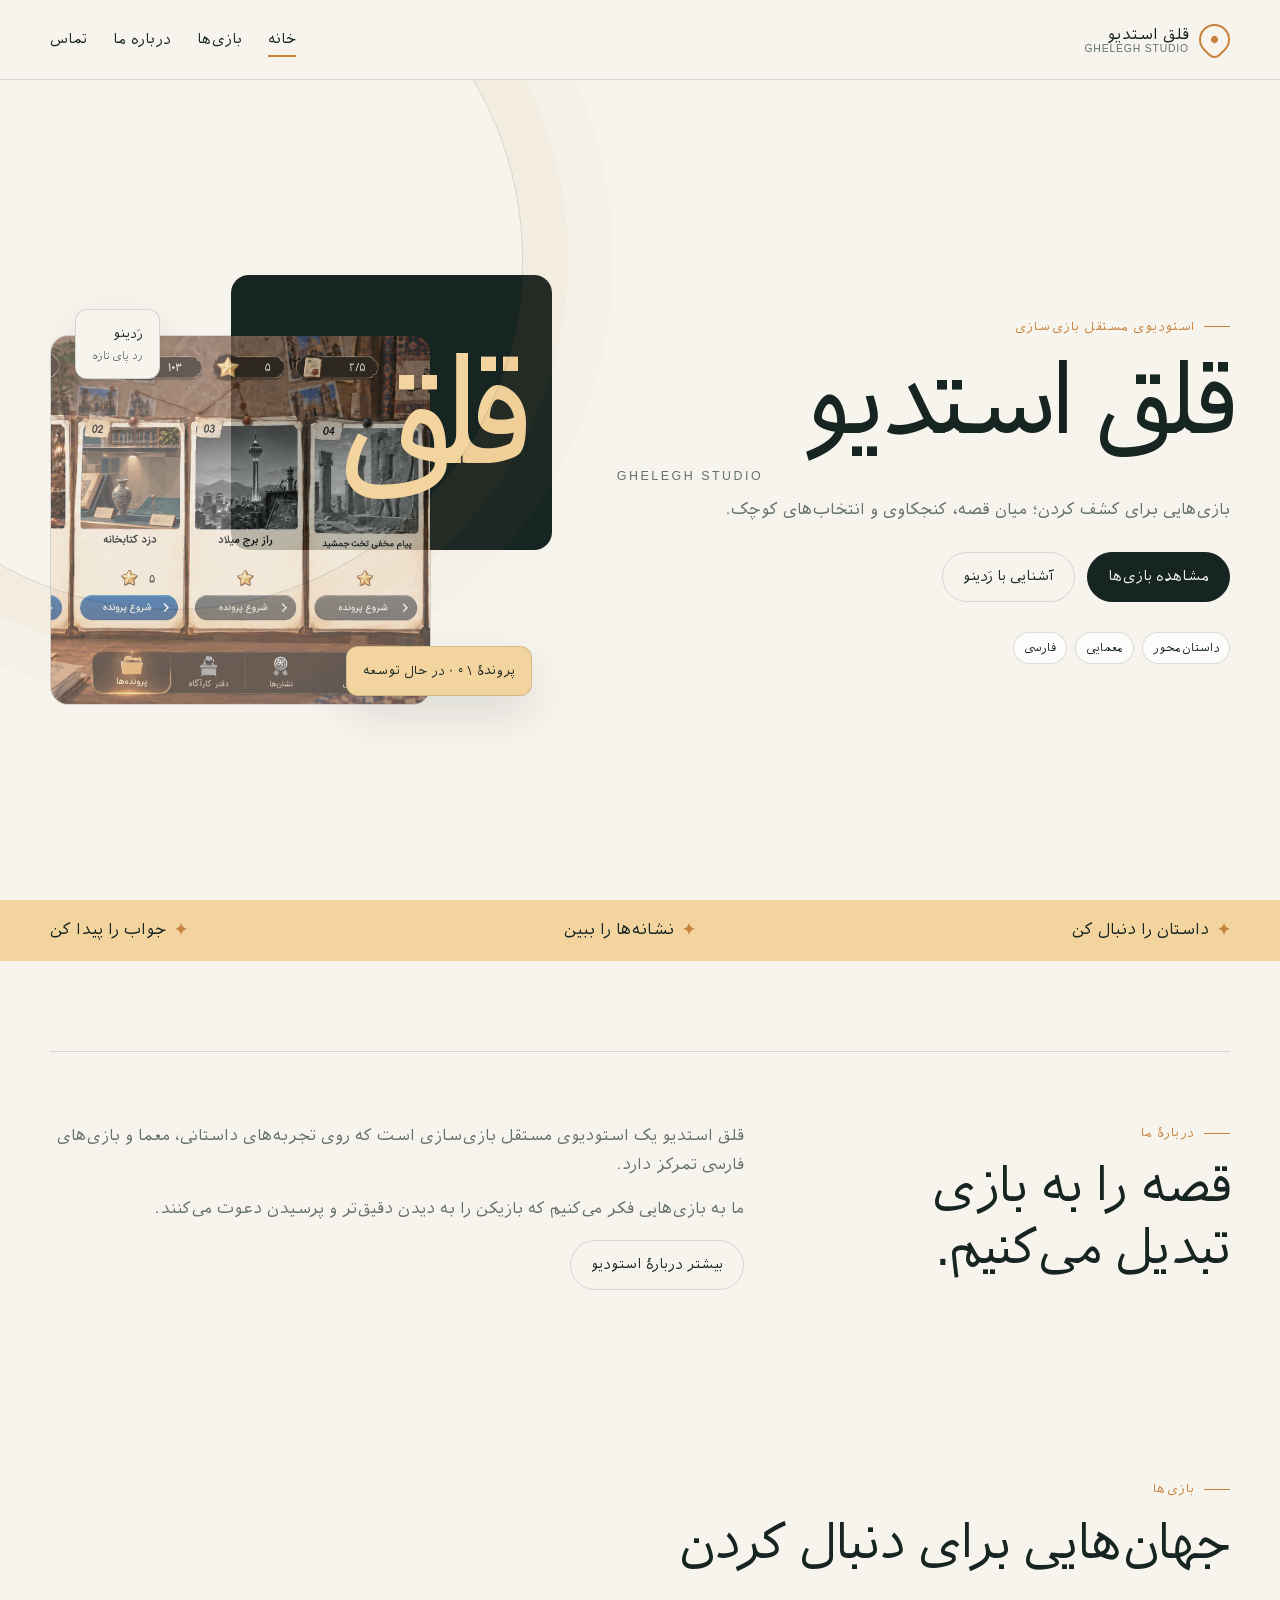
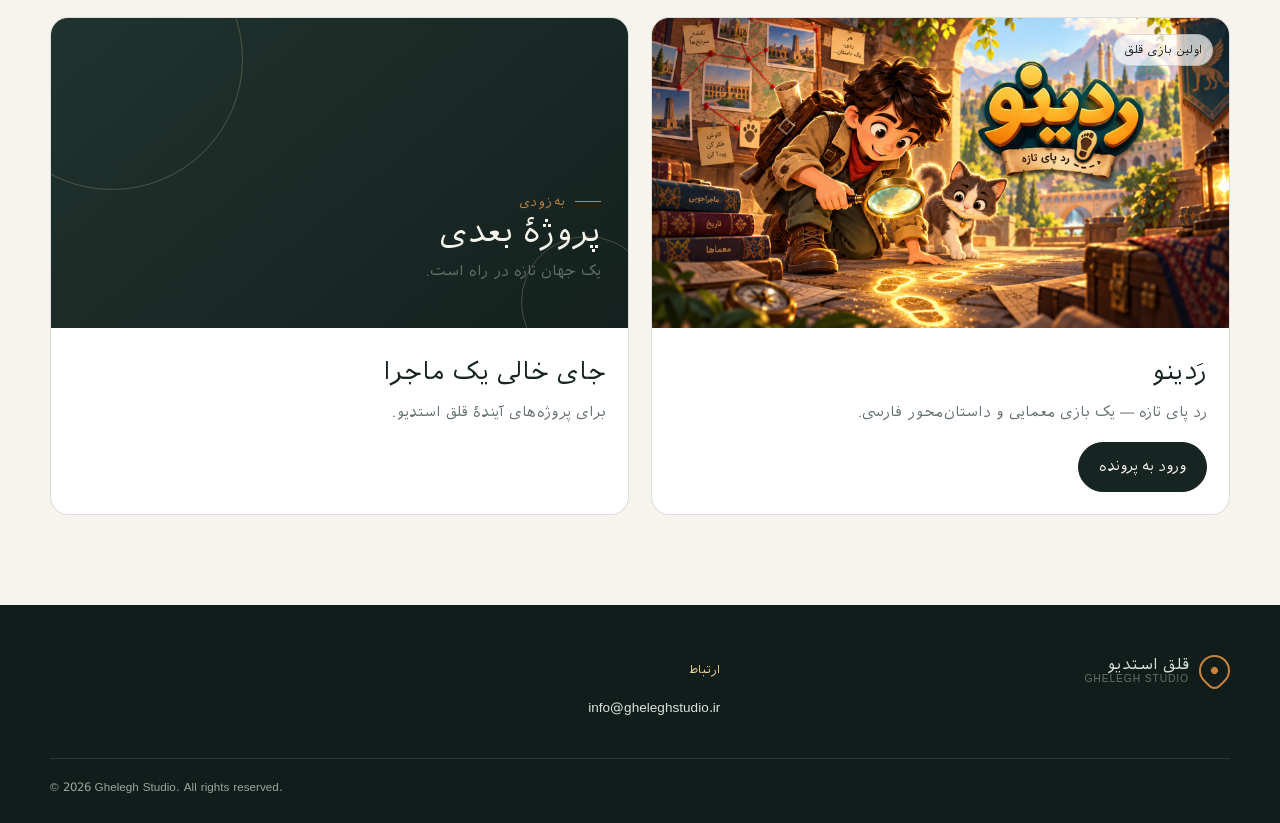
==== index.html @ 00270df8 "Initial Ghelegh Studio website" ====
<!doctype html>
<html lang="fa" dir="rtl"><head><meta charset="utf-8"><meta name="viewport" content="width=device-width,initial-scale=1"><title>قلق استدیو | بازی‌هایی برای کشف کردن</title><meta name="description" content="قلق استدیو؛ استودیوی مستقل بازی‌سازی ایرانی."><link rel="stylesheet" href="assets/css/main.css"><link rel="stylesheet" href="assets/css/responsive.css"><link rel="icon" href="favicon.svg"><script src="assets/js/main.js" defer></script></head><body><a class="skip" href="#main">پرش به محتوا</a><header class="site-header"><nav class="nav container"><a class="brand" href="index.html"><i class="brand-mark"></i><span>قلق استدیو<small>GHELEGH STUDIO</small></span></a><button class="menu-button" aria-label="منو" aria-expanded="false"><span></span><span></span><span></span></button><ul class="nav-links"><li><a aria-current="page" href="index.html">خانه</a></li><li><a href="games.html">بازی‌ها</a></li><li><a href="about.html">درباره ما</a></li><li><a href="contact.html">تماس</a></li></ul></nav></header><main id="main"><section class="hero"><div class="container hero-grid"><div><span class="eyebrow">استودیوی مستقل بازی‌سازی</span><h1>قلق استدیو</h1><p class="latin">GHELEGH STUDIO</p><p class="lead">بازی‌هایی برای کشف کردن؛ میان قصه، کنجکاوی و انتخاب‌های کوچک.</p><div class="button-row"><a class="button button-primary" href="games.html">مشاهده بازی‌ها</a><a class="button button-quiet" href="radino.html">آشنایی با رَدینو</a></div><div class="hero-pills"><span>داستان‌محور</span><span>معمایی</span><span>فارسی</span></div></div><div class="hero-art"><div class="frame"><img src="assets/images/radino/case-board.png" alt="برد پرونده‌های رَدینو"></div><div class="floating-card top-card"><b>رَدینو</b><small>رد پای تازه</small></div><div class="floating-card bottom-card">پروندهٔ ۰۱ · در حال توسعه</div></div></div></section><section class="studio-strip"><div class="container"><span>داستان را دنبال کن</span><span>نشانه‌ها را ببین</span><span>جواب را پیدا کن</span></div></section><section class="section"><div class="container intro-grid"><div><span class="eyebrow">دربارهٔ ما</span><h2 class="section-title">قصه را به بازی تبدیل می‌کنیم.</h2></div><div class="intro-copy"><p>قلق استدیو یک استودیوی مستقل بازی‌سازی است که روی تجربه‌های داستانی، معما و بازی‌های فارسی تمرکز دارد.</p><p>ما به بازی‌هایی فکر می‌کنیم که بازیکن را به دیدن دقیق‌تر و پرسیدن دعوت می‌کنند.</p><a class="button button-quiet" href="about.html">بیشتر دربارهٔ استودیو</a></div></div></section><section class="section games-showcase"><div class="container"><span class="eyebrow">بازی‌ها</span><h2 class="section-title">جهان‌هایی برای دنبال کردن</h2><div class="game-grid"><article class="game-card"><div class="game-card-image"><img src="assets/images/radino/golden-footprints.png" alt="تصویر بازی رَدینو"><span class="image-label">اولین بازی قلق</span></div><div class="game-card-body"><h3>رَدینو</h3><p>رد پای تازه — یک بازی معمایی و داستان‌محور فارسی.</p><a class="button button-primary" href="radino.html">ورود به پرونده</a></div></article><article class="game-card"><div class="soon"><div><span class="eyebrow">به‌زودی</span><strong>پروژهٔ بعدی</strong><p>یک جهان تازه در راه است.</p></div></div><div class="game-card-body"><h3>جای خالی یک ماجرا</h3><p>برای پروژه‌های آیندهٔ قلق استدیو.</p></div></article></div></div></section></main><footer class="site-footer"><div class="container footer-grid"><div><a class="brand" href="index.html"><i class="brand-mark"></i><span>قلق استدیو<small>GHELEGH STUDIO</small></span></a></div><div><span class="footer-title">ارتباط</span><ul class="footer-list"><li><a href="mailto:info@gheleghstudio.ir">info@gheleghstudio.ir</a></li></ul></div></div><div class="container copyright">© 2026 Ghelegh Studio. All rights reserved.</div></footer></body></html>
---- assets/css/main.css ----
@font-face{font-family:"IRANSans";src:url("../fonts/iransans/Iranian%20Sans.ttf") format("truetype");font-weight:100 900;font-style:normal;font-display:swap}
html body{font-family:"IRANSans",Tahoma,Arial,sans-serif}
.hero-pills{display:flex;gap:8px;flex-wrap:wrap;margin-top:30px}.hero-pills span,.image-label{font-size:.72rem;border:1px solid var(--line);border-radius:999px;padding:5px 10px;background:rgba(255,255,255,.7)}.floating-card{position:absolute;background:var(--paper);color:var(--ink);border:1px solid var(--line);box-shadow:var(--shadow);padding:13px 16px;border-radius:12px;z-index:2;font-size:.78rem}.floating-card b,.floating-card small{display:block}.floating-card small{color:var(--muted)}.top-card{top:8%;left:5%}.bottom-card{bottom:2%;right:4%;background:var(--amber-light)}.studio-strip{background:var(--amber-light);padding:16px 0;font-weight:700}.studio-strip .container{display:flex;justify-content:space-between;gap:15px}.studio-strip span:before{content:"✦";margin-left:8px;color:var(--amber)}.image-label{position:absolute;top:16px;right:16px}.game-card-image{position:relative}
:root{--ink:#172522;--ink-soft:#30423d;--paper:#f7f4ed;--paper-deep:#ebe6dc;--amber:#c7833d;--amber-light:#f3d49e;--line:rgba(23,37,34,.15);--muted:#64716c;--white:#fff;--shadow:0 18px 45px rgba(20,30,28,.12);--r:18px;--container:1180px;--ease:180ms ease}
*{box-sizing:border-box}html{scroll-behavior:smooth}body{margin:0;background:var(--paper);color:var(--ink);font-family:IRANSansX,Tahoma,Arial,sans-serif;line-height:1.8;direction:rtl}a{color:inherit;text-decoration:none}img{display:block;max-width:100%;height:auto}button{font:inherit}.skip{position:absolute;right:12px;top:-60px;background:var(--amber);color:var(--ink);padding:8px 16px;z-index:100}.skip:focus{top:12px}.container{width:min(var(--container),calc(100% - 40px));margin:auto}.eyebrow{display:flex;gap:9px;align-items:center;color:var(--amber);font-size:.78rem;font-weight:700;letter-spacing:.04em}.eyebrow:before{content:"";width:26px;height:1px;background:currentColor}.section{padding:90px 0}.section-title{font-size:clamp(1.8rem,4vw,3.1rem);line-height:1.25;margin:12px 0 18px;letter-spacing:-.04em}.lead{color:var(--muted);max-width:620px;margin:0;font-size:1.02rem}.site-header{height:80px;display:flex;align-items:center;border-bottom:1px solid var(--line);background:rgba(247,244,237,.92);backdrop-filter:blur(12px);position:sticky;top:0;z-index:20}.nav{display:flex;align-items:center;justify-content:space-between;gap:25px}.brand{display:inline-flex;align-items:center;gap:10px;font-weight:800;line-height:1.2}.brand-mark{width:31px;height:31px;border:2px solid var(--amber);border-radius:50% 50% 50% 8px;transform:rotate(-45deg);position:relative}.brand-mark:after{content:"";position:absolute;width:7px;height:7px;border-radius:50%;background:var(--amber);left:10px;top:10px}.brand small{font:500 .65rem/1 Arial;letter-spacing:.08em;display:block;direction:ltr;color:var(--muted)}.nav-links{list-style:none;margin:0;padding:0;display:flex;gap:26px;font-size:.9rem}.nav-links a{padding:8px 0;border-bottom:2px solid transparent;transition:var(--ease)}.nav-links a:hover,.nav-links a[aria-current=page]{border-color:var(--amber)}.menu-button{border:0;background:none;padding:8px;display:none;cursor:pointer}.menu-button span{display:block;width:25px;height:2px;margin:5px;background:var(--ink)}.button-row{display:flex;flex-wrap:wrap;gap:12px;margin-top:28px}.button{display:inline-flex;align-items:center;justify-content:center;gap:8px;border:1px solid var(--ink);border-radius:999px;padding:11px 20px;font-weight:700;font-size:.88rem;transition:transform var(--ease),background var(--ease),color var(--ease);cursor:pointer}.button:hover{transform:translateY(-2px)}.button-primary{background:var(--ink);color:var(--paper)}.button-primary:hover{background:var(--amber);color:var(--ink);border-color:var(--amber)}.button-quiet{border-color:var(--line)}.button-quiet:hover{border-color:var(--amber);color:var(--amber)}
.hero{min-height:calc(100svh - 80px);display:grid;align-items:center;padding:70px 0;overflow:hidden;position:relative}.hero:after{content:"";position:absolute;width:min(55vw,700px);aspect-ratio:1;left:-14%;top:-21%;border:1px solid var(--line);border-radius:50%;box-shadow:0 0 0 45px rgba(199,131,61,.04),0 0 0 90px rgba(199,131,61,.03);pointer-events:none}.hero-grid{display:grid;grid-template-columns:1.1fr .9fr;gap:65px;align-items:center}.hero h1{font-size:clamp(3.1rem,8vw,6.7rem);letter-spacing:-.09em;line-height:1;margin:14px 0}.latin{font:500 .78rem Arial,sans-serif;letter-spacing:.2em;direction:ltr;color:var(--muted)}.hero-art{position:relative;height:430px}.hero-art .frame{width:76%;height:86%;position:absolute;left:0;bottom:0;border:1px solid var(--line);border-radius:var(--r);overflow:hidden}.hero-art img{width:100%;height:100%;object-fit:cover;filter:saturate(.72) contrast(.92);opacity:.75}.hero-art:before{content:"";width:64%;height:64%;position:absolute;top:0;right:0;background:var(--ink);border-radius:var(--r);z-index:-1}.hero-art:after{content:"قلق";position:absolute;right:8%;top:15%;font-size:clamp(5rem,12vw,10rem);font-weight:900;color:var(--amber-light);line-height:1;letter-spacing:-.15em}
.intro-grid{display:grid;grid-template-columns:.75fr 1.25fr;gap:70px;border-top:1px solid var(--line);padding-top:70px}.intro-copy p{margin:0 0 16px;color:var(--muted)}.game-grid{display:grid;grid-template-columns:repeat(2,1fr);gap:22px;margin-top:42px}.game-card{border:1px solid var(--line);border-radius:var(--r);overflow:hidden;background:var(--white);transition:transform var(--ease),box-shadow var(--ease)}.game-card:hover{transform:translateY(-5px);box-shadow:var(--shadow)}.game-card-image{height:310px;position:relative;overflow:hidden;background:var(--ink)}.game-card-image img{height:100%;width:100%;object-fit:cover}.game-card-body{padding:22px}.game-card h3{margin:0;font-size:1.55rem}.game-card p{margin:6px 0 16px;color:var(--muted);font-size:.9rem}.soon{min-height:310px;background:linear-gradient(140deg,#20332e,#14211e);color:var(--paper);display:flex;align-items:flex-end;padding:27px;position:relative;overflow:hidden}.soon:before,.soon:after{content:"";position:absolute;border:1px solid rgba(243,212,158,.23);border-radius:50%;width:260px;height:260px;top:-90px;left:-70px}.soon:after{width:130px;height:130px;top:auto;left:auto;bottom:-40px;right:-25px}.soon strong{font-size:2rem;line-height:1.2}.radino-highlight{background:var(--ink);color:var(--paper);overflow:hidden}.radino-grid{display:grid;grid-template-columns:1fr 1fr;align-items:center;gap:55px}.radino-image{border-radius:var(--r);height:430px;overflow:hidden}.radino-image img{height:100%;width:100%;object-fit:cover}.radino-highlight .lead{color:#c9d0cc}.features{list-style:none;margin:26px 0 0;padding:0;display:grid;gap:10px}.features li{display:flex;gap:11px;align-items:center}.features li:before{content:"";width:8px;height:8px;border-radius:50%;background:var(--amber)}.site-footer{background:#111d1a;color:#dce1de;padding:50px 0 25px}.footer-grid{display:grid;grid-template-columns:1.5fr 1fr 1fr;gap:28px;padding-bottom:38px}.footer-title{color:var(--amber-light);font-size:.75rem}.footer-list{list-style:none;padding:0;margin:12px 0 0;font-size:.85rem}.footer-list a:hover{text-decoration:underline}.copyright{border-top:1px solid rgba(255,255,255,.12);padding-top:18px;font-size:.73rem;color:#9ba6a1;direction:ltr;text-align:left}
.page-hero{padding:90px 0 55px;border-bottom:1px solid var(--line)}.page-hero h1{font-size:clamp(2.5rem,6vw,4.8rem);line-height:1.2;margin:12px 0}.page-hero .lead{max-width:700px}.radino-hero{background:var(--ink);color:var(--paper);padding:65px 0}.radino-hero-grid{display:grid;grid-template-columns:1fr 1fr;gap:50px;align-items:center}.radino-hero h1{font-size:clamp(3.5rem,8vw,6rem);line-height:1;margin:12px 0}.radino-hero .lead{color:#c9d0cc}.radino-hero-image{height:480px;border-radius:var(--r);overflow:hidden}.radino-hero-image img{height:100%;width:100%;object-fit:cover}.meta-grid{display:grid;grid-template-columns:repeat(3,1fr);gap:1px;background:var(--line);margin-top:40px;border:1px solid var(--line)}.meta{background:var(--paper);padding:22px}.meta span{display:block;color:var(--muted);font-size:.78rem}.meta strong{font-size:1.05rem}.gallery{display:grid;grid-template-columns:1.25fr .75fr;gap:18px;margin-top:35px}.gallery figure{margin:0;border-radius:var(--r);overflow:hidden;height:270px}.gallery figure:first-child{grid-row:span 2;height:558px}.gallery img{width:100%;height:100%;object-fit:cover}.content-grid{display:grid;grid-template-columns:1fr 1fr;gap:70px}.content-grid p{color:var(--muted)}.contact-list{list-style:none;padding:0;margin:30px 0;display:grid;gap:14px}.contact-list a{border-bottom:1px solid var(--line);padding:13px 0;display:flex;justify-content:space-between}.notice{border:1px dashed var(--line);padding:20px;border-radius:var(--r);color:var(--muted);font-size:.9rem}.not-found{min-height:70vh;display:grid;place-items:center;text-align:center}.not-found h1{font-size:clamp(7rem,20vw,14rem);line-height:1;margin:0;color:var(--amber)}
[data-reveal]{opacity:0;transform:translateY(14px);transition:opacity .5s ease,transform .5s ease}[data-reveal].shown{opacity:1;transform:none}:focus-visible{outline:3px solid var(--amber);outline-offset:4px}@media(prefers-reduced-motion:reduce){*,*:before,*:after{scroll-behavior:auto!important;animation:none!important;transition:none!important}[data-reveal]{opacity:1;transform:none}}
---- assets/css/responsive.css ----
@media(max-width:760px){.container{width:min(100% - 32px,var(--container))}.site-header{height:68px}.menu-button{display:block}.nav-links{display:none;position:absolute;top:68px;right:0;left:0;background:var(--paper);border-bottom:1px solid var(--line);padding:14px 20px;box-shadow:var(--shadow);flex-direction:column;gap:4px}.nav-links.is-open{display:flex}.hero{min-height:auto;padding:70px 0}.hero-grid,.intro-grid,.radino-grid,.radino-hero-grid,.content-grid{grid-template-columns:1fr;gap:35px}.hero-art{height:300px;order:-1}.hero-art:after{font-size:7rem}.section{padding:65px 0}.game-grid{grid-template-columns:1fr}.game-card-image{height:250px}.radino-image,.radino-hero-image{height:310px}.footer-grid{grid-template-columns:1fr 1fr}.meta-grid{grid-template-columns:1fr}.gallery{grid-template-columns:1fr}.gallery figure,.gallery figure:first-child{height:240px;grid-row:auto}.copyright{text-align:right;direction:rtl}}@media(min-width:761px) and (max-width:1024px){.hero-grid{gap:35px}.hero-art{height:360px}.section{padding:75px 0}}
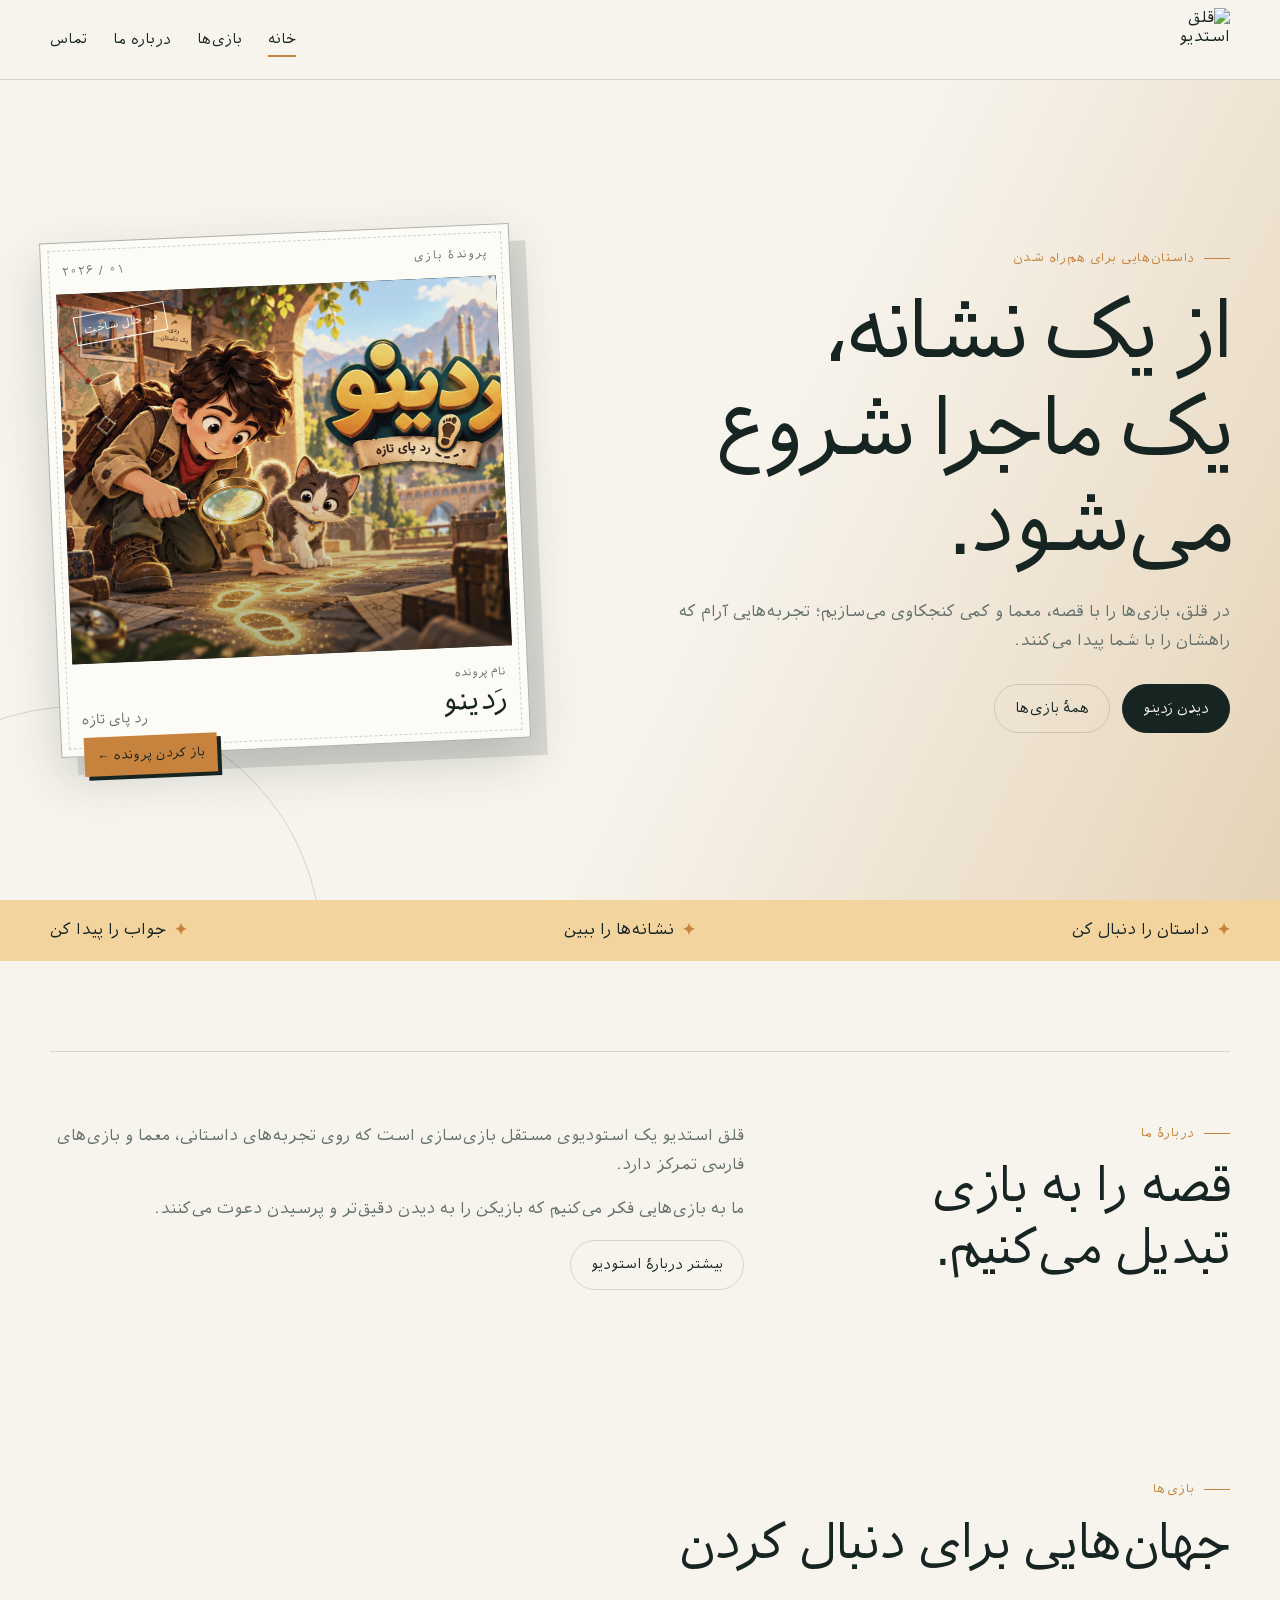
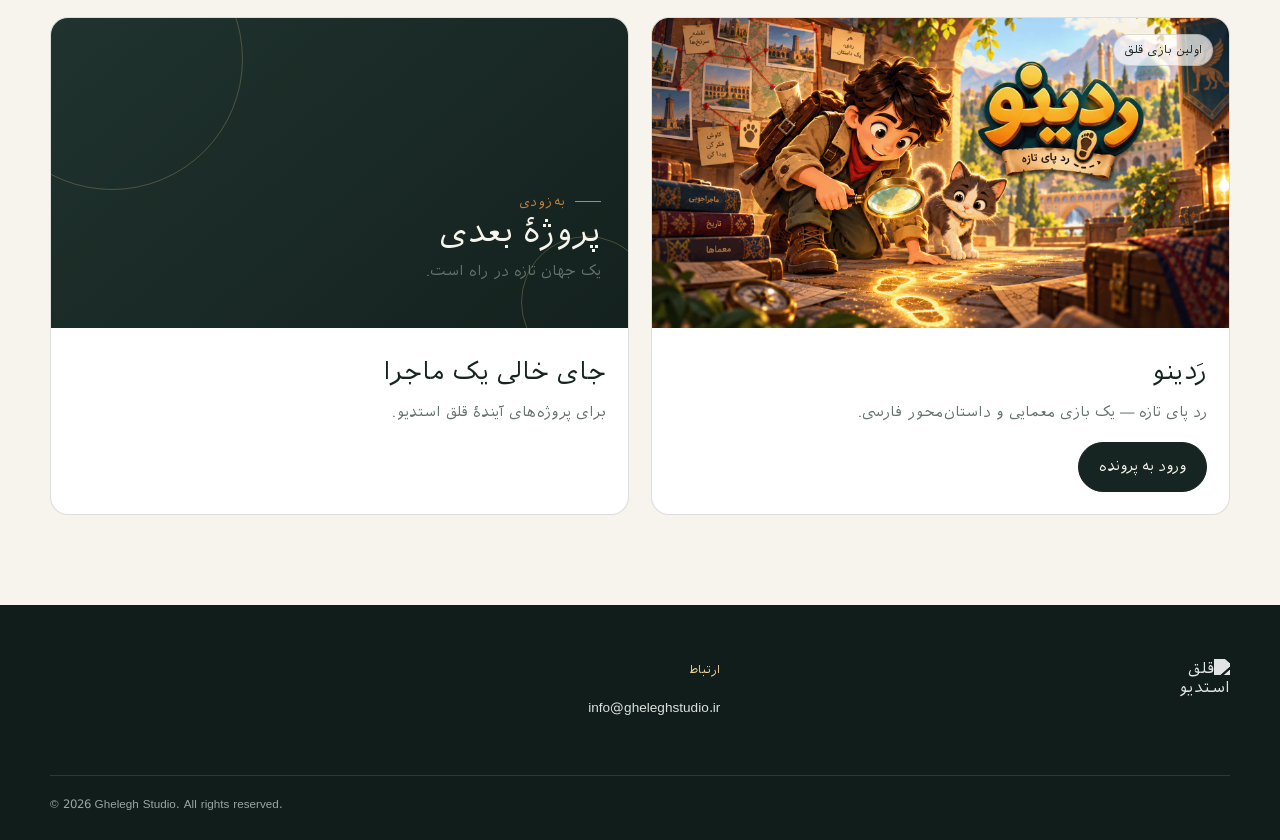
==== commit 07c614d6: "new design" ====
--- a/index.html
+++ b/index.html
@@ -1,2 +1,2 @@
 <!doctype html>
-<html lang="fa" dir="rtl"><head><meta charset="utf-8"><meta name="viewport" content="width=device-width,initial-scale=1"><title>قلق استدیو | بازی‌هایی برای کشف کردن</title><meta name="description" content="قلق استدیو؛ استودیوی مستقل بازی‌سازی ایرانی."><link rel="stylesheet" href="assets/css/main.css"><link rel="stylesheet" href="assets/css/responsive.css"><link rel="icon" href="favicon.svg"><script src="assets/js/main.js" defer></script></head><body><a class="skip" href="#main">پرش به محتوا</a><header class="site-header"><nav class="nav container"><a class="brand" href="index.html"><i class="brand-mark"></i><span>قلق استدیو<small>GHELEGH STUDIO</small></span></a><button class="menu-button" aria-label="منو" aria-expanded="false"><span></span><span></span><span></span></button><ul class="nav-links"><li><a aria-current="page" href="index.html">خانه</a></li><li><a href="games.html">بازی‌ها</a></li><li><a href="about.html">درباره ما</a></li><li><a href="contact.html">تماس</a></li></ul></nav></header><main id="main"><section class="hero"><div class="container hero-grid"><div><span class="eyebrow">استودیوی مستقل بازی‌سازی</span><h1>قلق استدیو</h1><p class="latin">GHELEGH STUDIO</p><p class="lead">بازی‌هایی برای کشف کردن؛ میان قصه، کنجکاوی و انتخاب‌های کوچک.</p><div class="button-row"><a class="button button-primary" href="games.html">مشاهده بازی‌ها</a><a class="button button-quiet" href="radino.html">آشنایی با رَدینو</a></div><div class="hero-pills"><span>داستان‌محور</span><span>معمایی</span><span>فارسی</span></div></div><div class="hero-art"><div class="frame"><img src="assets/images/radino/case-board.png" alt="برد پرونده‌های رَدینو"></div><div class="floating-card top-card"><b>رَدینو</b><small>رد پای تازه</small></div><div class="floating-card bottom-card">پروندهٔ ۰۱ · در حال توسعه</div></div></div></section><section class="studio-strip"><div class="container"><span>داستان را دنبال کن</span><span>نشانه‌ها را ببین</span><span>جواب را پیدا کن</span></div></section><section class="section"><div class="container intro-grid"><div><span class="eyebrow">دربارهٔ ما</span><h2 class="section-title">قصه را به بازی تبدیل می‌کنیم.</h2></div><div class="intro-copy"><p>قلق استدیو یک استودیوی مستقل بازی‌سازی است که روی تجربه‌های داستانی، معما و بازی‌های فارسی تمرکز دارد.</p><p>ما به بازی‌هایی فکر می‌کنیم که بازیکن را به دیدن دقیق‌تر و پرسیدن دعوت می‌کنند.</p><a class="button button-quiet" href="about.html">بیشتر دربارهٔ استودیو</a></div></div></section><section class="section games-showcase"><div class="container"><span class="eyebrow">بازی‌ها</span><h2 class="section-title">جهان‌هایی برای دنبال کردن</h2><div class="game-grid"><article class="game-card"><div class="game-card-image"><img src="assets/images/radino/golden-footprints.png" alt="تصویر بازی رَدینو"><span class="image-label">اولین بازی قلق</span></div><div class="game-card-body"><h3>رَدینو</h3><p>رد پای تازه — یک بازی معمایی و داستان‌محور فارسی.</p><a class="button button-primary" href="radino.html">ورود به پرونده</a></div></article><article class="game-card"><div class="soon"><div><span class="eyebrow">به‌زودی</span><strong>پروژهٔ بعدی</strong><p>یک جهان تازه در راه است.</p></div></div><div class="game-card-body"><h3>جای خالی یک ماجرا</h3><p>برای پروژه‌های آیندهٔ قلق استدیو.</p></div></article></div></div></section></main><footer class="site-footer"><div class="container footer-grid"><div><a class="brand" href="index.html"><i class="brand-mark"></i><span>قلق استدیو<small>GHELEGH STUDIO</small></span></a></div><div><span class="footer-title">ارتباط</span><ul class="footer-list"><li><a href="mailto:info@gheleghstudio.ir">info@gheleghstudio.ir</a></li></ul></div></div><div class="container copyright">© 2026 Ghelegh Studio. All rights reserved.</div></footer></body></html>
+<html lang="fa" dir="rtl"><head><meta charset="utf-8"><meta name="viewport" content="width=device-width,initial-scale=1"><title>قلق استدیو | بازی‌هایی برای کشف کردن</title><meta name="description" content="قلق استدیو؛ استودیوی مستقل بازی‌سازی ایرانی."><link rel="stylesheet" href="assets/css/main.css"><link rel="stylesheet" href="assets/css/responsive.css"><link rel="icon" href="favicon.svg"><script src="assets/js/main.js" defer></script></head><body><a class="skip" href="#main">پرش به محتوا</a><header class="site-header"><nav class="nav container"><a class="brand" href="index.html" aria-label="صفحهٔ اصلی قلق استدیو"><img src="implsources/logo.png" alt="قلق استدیو"></a><button class="menu-button" aria-label="منو" aria-expanded="false"><span></span><span></span><span></span></button><ul class="nav-links"><li><a aria-current="page" href="index.html">خانه</a></li><li><a href="games.html">بازی‌ها</a></li><li><a href="about.html">درباره ما</a></li><li><a href="contact.html">تماس</a></li></ul></nav></header><main id="main"><section class="hero"><div class="container hero-layout"><div class="hero-copy"><span class="eyebrow">داستان‌هایی برای هم‌راه شدن</span><h1>از یک نشانه،<br>یک ماجرا شروع می‌شود.</h1><p class="lead">در قلق، بازی‌ها را با قصه، معما و کمی کنجکاوی می‌سازیم؛ تجربه‌هایی آرام که راهشان را با شما پیدا می‌کنند.</p><div class="button-row"><a class="button button-primary" href="radino.html">دیدن رَدینو</a><a class="button button-quiet" href="games.html">همهٔ بازی‌ها</a></div></div><div class="case-file" aria-label="معرفی بازی رَدینو"><div class="case-file-top"><span>پروندهٔ بازی</span><span>۰۱ / ۲۰۲۶</span></div><div class="case-image"><img src="assets/images/radino/golden-footprints.png" alt="تصویری از بازی رَدینو"><span class="case-stamp">در حال ساخت</span></div><div class="case-file-bottom"><div><span class="case-label">نام پرونده</span><strong>رَدینو</strong></div><p>رد پای تازه</p><a href="radino.html">باز کردن پرونده <span aria-hidden="true">←</span></a></div></div></div></section><section class="studio-strip"><div class="container"><span>داستان را دنبال کن</span><span>نشانه‌ها را ببین</span><span>جواب را پیدا کن</span></div></section><section class="section"><div class="container intro-grid"><div><span class="eyebrow">دربارهٔ ما</span><h2 class="section-title">قصه را به بازی تبدیل می‌کنیم.</h2></div><div class="intro-copy"><p>قلق استدیو یک استودیوی مستقل بازی‌سازی است که روی تجربه‌های داستانی، معما و بازی‌های فارسی تمرکز دارد.</p><p>ما به بازی‌هایی فکر می‌کنیم که بازیکن را به دیدن دقیق‌تر و پرسیدن دعوت می‌کنند.</p><a class="button button-quiet" href="about.html">بیشتر دربارهٔ استودیو</a></div></div></section><section class="section games-showcase"><div class="container"><span class="eyebrow">بازی‌ها</span><h2 class="section-title">جهان‌هایی برای دنبال کردن</h2><div class="game-grid"><article class="game-card"><div class="game-card-image"><img src="assets/images/radino/golden-footprints.png" alt="تصویر بازی رَدینو"><span class="image-label">اولین بازی قلق</span></div><div class="game-card-body"><h3>رَدینو</h3><p>رد پای تازه — یک بازی معمایی و داستان‌محور فارسی.</p><a class="button button-primary" href="radino.html">ورود به پرونده</a></div></article><article class="game-card"><div class="soon"><div><span class="eyebrow">به‌زودی</span><strong>پروژهٔ بعدی</strong><p>یک جهان تازه در راه است.</p></div></div><div class="game-card-body"><h3>جای خالی یک ماجرا</h3><p>برای پروژه‌های آیندهٔ قلق استدیو.</p></div></article></div></div></section></main><footer class="site-footer"><div class="container footer-grid"><div><a class="brand" href="index.html"><img src="implsources/logo.png" alt="قلق استدیو"></a></div><div><span class="footer-title">ارتباط</span><ul class="footer-list"><li><a href="mailto:info@gheleghstudio.ir">info@gheleghstudio.ir</a></li></ul></div></div><div class="container copyright">© 2026 Ghelegh Studio. All rights reserved.</div></footer></body></html>
--- a/assets/css/main.css
+++ b/assets/css/main.css
@@ -7,3 +7,7 @@
 .intro-grid{display:grid;grid-template-columns:.75fr 1.25fr;gap:70px;border-top:1px solid var(--line);padding-top:70px}.intro-copy p{margin:0 0 16px;color:var(--muted)}.game-grid{display:grid;grid-template-columns:repeat(2,1fr);gap:22px;margin-top:42px}.game-card{border:1px solid var(--line);border-radius:var(--r);overflow:hidden;background:var(--white);transition:transform var(--ease),box-shadow var(--ease)}.game-card:hover{transform:translateY(-5px);box-shadow:var(--shadow)}.game-card-image{height:310px;position:relative;overflow:hidden;background:var(--ink)}.game-card-image img{height:100%;width:100%;object-fit:cover}.game-card-body{padding:22px}.game-card h3{margin:0;font-size:1.55rem}.game-card p{margin:6px 0 16px;color:var(--muted);font-size:.9rem}.soon{min-height:310px;background:linear-gradient(140deg,#20332e,#14211e);color:var(--paper);display:flex;align-items:flex-end;padding:27px;position:relative;overflow:hidden}.soon:before,.soon:after{content:"";position:absolute;border:1px solid rgba(243,212,158,.23);border-radius:50%;width:260px;height:260px;top:-90px;left:-70px}.soon:after{width:130px;height:130px;top:auto;left:auto;bottom:-40px;right:-25px}.soon strong{font-size:2rem;line-height:1.2}.radino-highlight{background:var(--ink);color:var(--paper);overflow:hidden}.radino-grid{display:grid;grid-template-columns:1fr 1fr;align-items:center;gap:55px}.radino-image{border-radius:var(--r);height:430px;overflow:hidden}.radino-image img{height:100%;width:100%;object-fit:cover}.radino-highlight .lead{color:#c9d0cc}.features{list-style:none;margin:26px 0 0;padding:0;display:grid;gap:10px}.features li{display:flex;gap:11px;align-items:center}.features li:before{content:"";width:8px;height:8px;border-radius:50%;background:var(--amber)}.site-footer{background:#111d1a;color:#dce1de;padding:50px 0 25px}.footer-grid{display:grid;grid-template-columns:1.5fr 1fr 1fr;gap:28px;padding-bottom:38px}.footer-title{color:var(--amber-light);font-size:.75rem}.footer-list{list-style:none;padding:0;margin:12px 0 0;font-size:.85rem}.footer-list a:hover{text-decoration:underline}.copyright{border-top:1px solid rgba(255,255,255,.12);padding-top:18px;font-size:.73rem;color:#9ba6a1;direction:ltr;text-align:left}
 .page-hero{padding:90px 0 55px;border-bottom:1px solid var(--line)}.page-hero h1{font-size:clamp(2.5rem,6vw,4.8rem);line-height:1.2;margin:12px 0}.page-hero .lead{max-width:700px}.radino-hero{background:var(--ink);color:var(--paper);padding:65px 0}.radino-hero-grid{display:grid;grid-template-columns:1fr 1fr;gap:50px;align-items:center}.radino-hero h1{font-size:clamp(3.5rem,8vw,6rem);line-height:1;margin:12px 0}.radino-hero .lead{color:#c9d0cc}.radino-hero-image{height:480px;border-radius:var(--r);overflow:hidden}.radino-hero-image img{height:100%;width:100%;object-fit:cover}.meta-grid{display:grid;grid-template-columns:repeat(3,1fr);gap:1px;background:var(--line);margin-top:40px;border:1px solid var(--line)}.meta{background:var(--paper);padding:22px}.meta span{display:block;color:var(--muted);font-size:.78rem}.meta strong{font-size:1.05rem}.gallery{display:grid;grid-template-columns:1.25fr .75fr;gap:18px;margin-top:35px}.gallery figure{margin:0;border-radius:var(--r);overflow:hidden;height:270px}.gallery figure:first-child{grid-row:span 2;height:558px}.gallery img{width:100%;height:100%;object-fit:cover}.content-grid{display:grid;grid-template-columns:1fr 1fr;gap:70px}.content-grid p{color:var(--muted)}.contact-list{list-style:none;padding:0;margin:30px 0;display:grid;gap:14px}.contact-list a{border-bottom:1px solid var(--line);padding:13px 0;display:flex;justify-content:space-between}.notice{border:1px dashed var(--line);padding:20px;border-radius:var(--r);color:var(--muted);font-size:.9rem}.not-found{min-height:70vh;display:grid;place-items:center;text-align:center}.not-found h1{font-size:clamp(7rem,20vw,14rem);line-height:1;margin:0;color:var(--amber)}
 [data-reveal]{opacity:0;transform:translateY(14px);transition:opacity .5s ease,transform .5s ease}[data-reveal].shown{opacity:1;transform:none}:focus-visible{outline:3px solid var(--amber);outline-offset:4px}@media(prefers-reduced-motion:reduce){*,*:before,*:after{scroll-behavior:auto!important;animation:none!important;transition:none!important}[data-reveal]{opacity:1;transform:none}}
+/* Shared identity and home-page case-file hero */
+.brand{gap:0}.brand img{width:64px;height:64px;object-fit:contain}.site-footer .brand img{width:78px;height:78px;filter:brightness(0) invert(1);opacity:.88}
+.hero{padding:76px 0;background:linear-gradient(115deg,var(--paper) 0%,var(--paper) 56%,#e6d3b7 100%)}.hero:before{content:"";position:absolute;width:38vw;height:38vw;min-width:480px;min-height:480px;border:1px solid rgba(23,37,34,.16);border-radius:50%;left:-13vw;bottom:-23vw}.hero:after{display:none}.hero-layout{display:grid;grid-template-columns:1.05fr .95fr;gap:clamp(45px,8vw,115px);align-items:center;position:relative}.hero-copy{position:relative;z-index:1}.hero h1{font-size:clamp(2.8rem,6.5vw,5.8rem);letter-spacing:-.075em;line-height:1.16;margin:16px 0 22px}.case-file{width:min(100%,470px);justify-self:end;background:#fdfbf6;padding:14px;border:1px solid rgba(23,37,34,.35);box-shadow:16px 18px 0 rgba(23,37,34,.12),0 20px 50px rgba(23,37,34,.18);transform:rotate(-2.5deg);position:relative}.case-file:before{content:"";position:absolute;inset:7px;border:1px dashed rgba(23,37,34,.2);pointer-events:none}.case-file-top,.case-file-bottom{position:relative;z-index:1;display:flex;align-items:center;justify-content:space-between}.case-file-top{font-size:.7rem;letter-spacing:.08em;color:var(--muted);padding:5px 7px 12px}.case-image{height:370px;overflow:hidden;position:relative;background:var(--ink)}.case-image:after{content:"";position:absolute;inset:0;background:linear-gradient(180deg,transparent 45%,rgba(12,24,21,.32))}.case-image img{width:100%;height:100%;object-fit:cover;filter:saturate(.77) contrast(.96)}.case-stamp{position:absolute;z-index:1;top:17px;left:17px;color:#fdfbf6;border:1px solid currentColor;padding:4px 8px;font-size:.67rem;transform:rotate(-8deg)}.case-file-bottom{padding:16px 7px 6px;align-items:end}.case-label{display:block;font-size:.68rem;color:var(--muted)}.case-file-bottom strong{display:block;font-size:1.8rem;line-height:1.25}.case-file-bottom p{margin:0 0 3px;color:var(--muted);font-size:.85rem}.case-file-bottom a{position:absolute;bottom:-35px;left:8px;background:var(--amber);padding:8px 13px;font-size:.78rem;font-weight:700;box-shadow:4px 4px 0 var(--ink)}
+@media(max-width:760px){.brand img{width:52px;height:52px}.site-footer .brand img{width:70px;height:70px}.hero{padding:58px 0 84px;min-height:auto}.hero-layout{grid-template-columns:1fr;gap:54px}.case-file{justify-self:center;width:min(92%,390px);transform:rotate(-1.5deg)}.case-image{height:300px}.hero h1{font-size:clamp(2.55rem,12vw,4rem)}.case-file-bottom a{bottom:-38px}.studio-strip .container{justify-content:center;flex-wrap:wrap}}
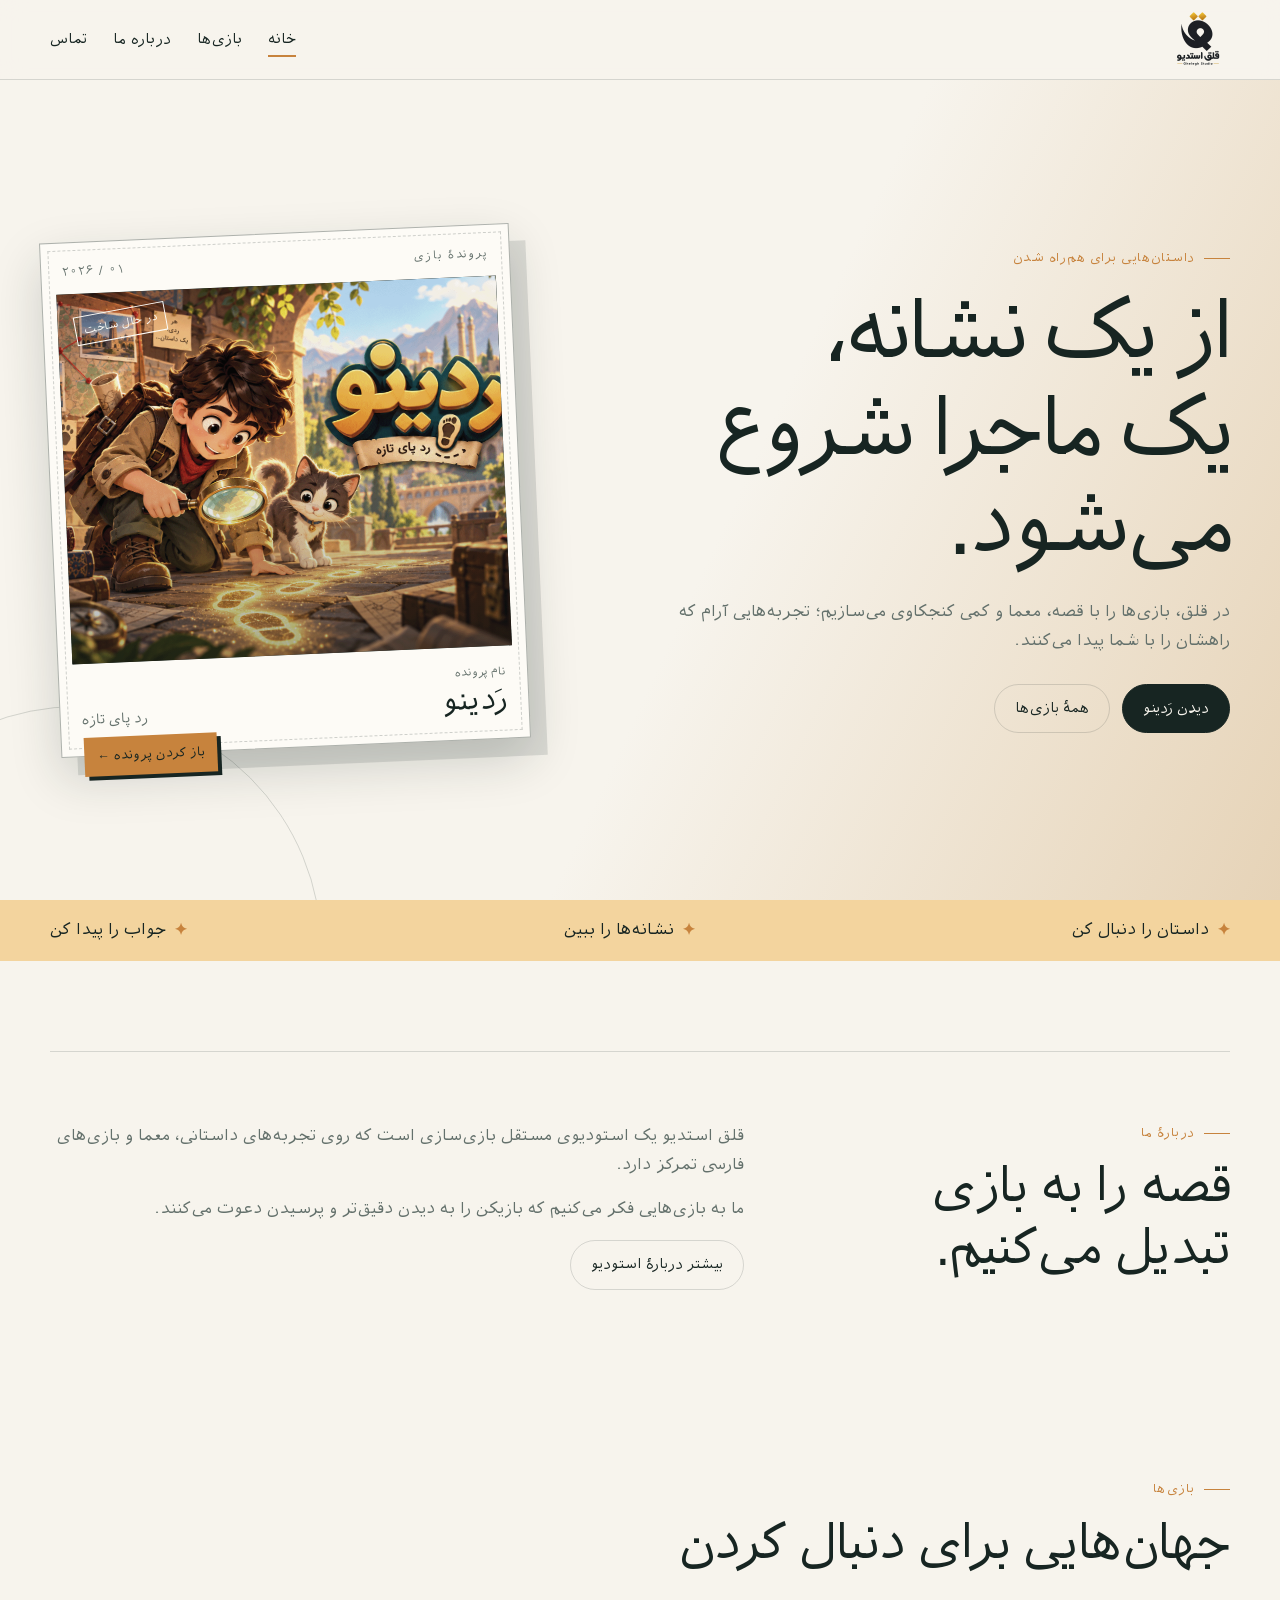
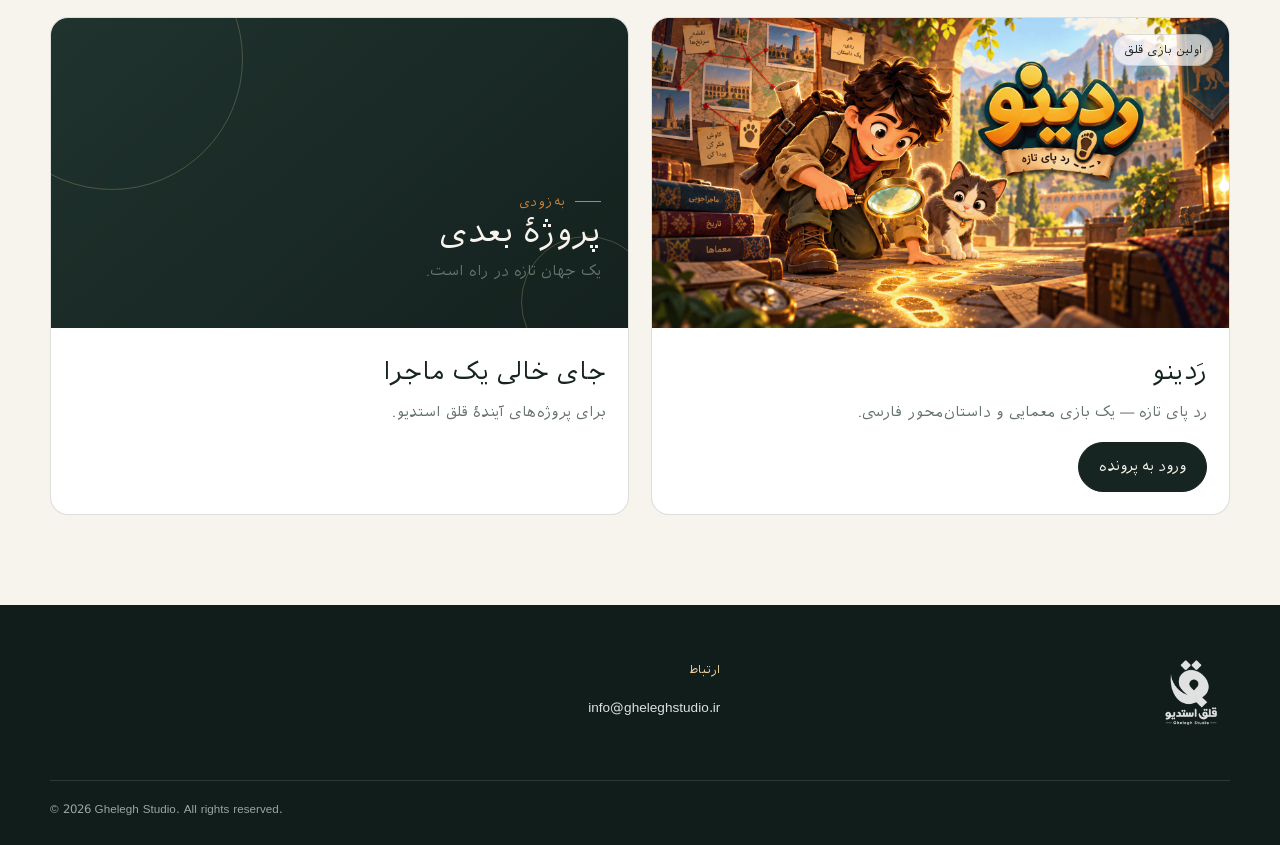
==== commit 9d32d5de: "fix" ====
--- a/index.html
+++ b/index.html
@@ -1,2 +1,2 @@
 <!doctype html>
-<html lang="fa" dir="rtl"><head><meta charset="utf-8"><meta name="viewport" content="width=device-width,initial-scale=1"><title>قلق استدیو | بازی‌هایی برای کشف کردن</title><meta name="description" content="قلق استدیو؛ استودیوی مستقل بازی‌سازی ایرانی."><link rel="stylesheet" href="assets/css/main.css"><link rel="stylesheet" href="assets/css/responsive.css"><link rel="icon" href="favicon.svg"><script src="assets/js/main.js" defer></script></head><body><a class="skip" href="#main">پرش به محتوا</a><header class="site-header"><nav class="nav container"><a class="brand" href="index.html" aria-label="صفحهٔ اصلی قلق استدیو"><img src="implsources/logo.png" alt="قلق استدیو"></a><button class="menu-button" aria-label="منو" aria-expanded="false"><span></span><span></span><span></span></button><ul class="nav-links"><li><a aria-current="page" href="index.html">خانه</a></li><li><a href="games.html">بازی‌ها</a></li><li><a href="about.html">درباره ما</a></li><li><a href="contact.html">تماس</a></li></ul></nav></header><main id="main"><section class="hero"><div class="container hero-layout"><div class="hero-copy"><span class="eyebrow">داستان‌هایی برای هم‌راه شدن</span><h1>از یک نشانه،<br>یک ماجرا شروع می‌شود.</h1><p class="lead">در قلق، بازی‌ها را با قصه، معما و کمی کنجکاوی می‌سازیم؛ تجربه‌هایی آرام که راهشان را با شما پیدا می‌کنند.</p><div class="button-row"><a class="button button-primary" href="radino.html">دیدن رَدینو</a><a class="button button-quiet" href="games.html">همهٔ بازی‌ها</a></div></div><div class="case-file" aria-label="معرفی بازی رَدینو"><div class="case-file-top"><span>پروندهٔ بازی</span><span>۰۱ / ۲۰۲۶</span></div><div class="case-image"><img src="assets/images/radino/golden-footprints.png" alt="تصویری از بازی رَدینو"><span class="case-stamp">در حال ساخت</span></div><div class="case-file-bottom"><div><span class="case-label">نام پرونده</span><strong>رَدینو</strong></div><p>رد پای تازه</p><a href="radino.html">باز کردن پرونده <span aria-hidden="true">←</span></a></div></div></div></section><section class="studio-strip"><div class="container"><span>داستان را دنبال کن</span><span>نشانه‌ها را ببین</span><span>جواب را پیدا کن</span></div></section><section class="section"><div class="container intro-grid"><div><span class="eyebrow">دربارهٔ ما</span><h2 class="section-title">قصه را به بازی تبدیل می‌کنیم.</h2></div><div class="intro-copy"><p>قلق استدیو یک استودیوی مستقل بازی‌سازی است که روی تجربه‌های داستانی، معما و بازی‌های فارسی تمرکز دارد.</p><p>ما به بازی‌هایی فکر می‌کنیم که بازیکن را به دیدن دقیق‌تر و پرسیدن دعوت می‌کنند.</p><a class="button button-quiet" href="about.html">بیشتر دربارهٔ استودیو</a></div></div></section><section class="section games-showcase"><div class="container"><span class="eyebrow">بازی‌ها</span><h2 class="section-title">جهان‌هایی برای دنبال کردن</h2><div class="game-grid"><article class="game-card"><div class="game-card-image"><img src="assets/images/radino/golden-footprints.png" alt="تصویر بازی رَدینو"><span class="image-label">اولین بازی قلق</span></div><div class="game-card-body"><h3>رَدینو</h3><p>رد پای تازه — یک بازی معمایی و داستان‌محور فارسی.</p><a class="button button-primary" href="radino.html">ورود به پرونده</a></div></article><article class="game-card"><div class="soon"><div><span class="eyebrow">به‌زودی</span><strong>پروژهٔ بعدی</strong><p>یک جهان تازه در راه است.</p></div></div><div class="game-card-body"><h3>جای خالی یک ماجرا</h3><p>برای پروژه‌های آیندهٔ قلق استدیو.</p></div></article></div></div></section></main><footer class="site-footer"><div class="container footer-grid"><div><a class="brand" href="index.html"><img src="implsources/logo.png" alt="قلق استدیو"></a></div><div><span class="footer-title">ارتباط</span><ul class="footer-list"><li><a href="mailto:info@gheleghstudio.ir">info@gheleghstudio.ir</a></li></ul></div></div><div class="container copyright">© 2026 Ghelegh Studio. All rights reserved.</div></footer></body></html>
+<html lang="fa" dir="rtl"><head><meta charset="utf-8"><meta name="viewport" content="width=device-width,initial-scale=1"><title>قلق استدیو | بازی‌هایی برای کشف کردن</title><meta name="description" content="قلق استدیو؛ استودیوی مستقل بازی‌سازی ایرانی."><link rel="stylesheet" href="assets/css/main.css"><link rel="stylesheet" href="assets/css/responsive.css"><link rel="icon" href="favicon.svg"><script src="assets/js/main.js" defer></script></head><body><a class="skip" href="#main">پرش به محتوا</a><header class="site-header"><nav class="nav container"><a class="brand" href="index.html" aria-label="صفحهٔ اصلی قلق استدیو"><img src="assets/images/logo.png" alt="قلق استدیو"></a><button class="menu-button" aria-label="منو" aria-expanded="false"><span></span><span></span><span></span></button><ul class="nav-links"><li><a aria-current="page" href="index.html">خانه</a></li><li><a href="games.html">بازی‌ها</a></li><li><a href="about.html">درباره ما</a></li><li><a href="contact.html">تماس</a></li></ul></nav></header><main id="main"><section class="hero"><div class="container hero-layout"><div class="hero-copy"><span class="eyebrow">داستان‌هایی برای هم‌راه شدن</span><h1>از یک نشانه،<br>یک ماجرا شروع می‌شود.</h1><p class="lead">در قلق، بازی‌ها را با قصه، معما و کمی کنجکاوی می‌سازیم؛ تجربه‌هایی آرام که راهشان را با شما پیدا می‌کنند.</p><div class="button-row"><a class="button button-primary" href="radino.html">دیدن رَدینو</a><a class="button button-quiet" href="games.html">همهٔ بازی‌ها</a></div></div><div class="case-file" aria-label="معرفی بازی رَدینو"><div class="case-file-top"><span>پروندهٔ بازی</span><span>۰۱ / ۲۰۲۶</span></div><div class="case-image"><img src="assets/images/radino/golden-footprints.png" alt="تصویری از بازی رَدینو"><span class="case-stamp">در حال ساخت</span></div><div class="case-file-bottom"><div><span class="case-label">نام پرونده</span><strong>رَدینو</strong></div><p>رد پای تازه</p><a href="radino.html">باز کردن پرونده <span aria-hidden="true">←</span></a></div></div></div></section><section class="studio-strip"><div class="container"><span>داستان را دنبال کن</span><span>نشانه‌ها را ببین</span><span>جواب را پیدا کن</span></div></section><section class="section"><div class="container intro-grid"><div><span class="eyebrow">دربارهٔ ما</span><h2 class="section-title">قصه را به بازی تبدیل می‌کنیم.</h2></div><div class="intro-copy"><p>قلق استدیو یک استودیوی مستقل بازی‌سازی است که روی تجربه‌های داستانی، معما و بازی‌های فارسی تمرکز دارد.</p><p>ما به بازی‌هایی فکر می‌کنیم که بازیکن را به دیدن دقیق‌تر و پرسیدن دعوت می‌کنند.</p><a class="button button-quiet" href="about.html">بیشتر دربارهٔ استودیو</a></div></div></section><section class="section games-showcase"><div class="container"><span class="eyebrow">بازی‌ها</span><h2 class="section-title">جهان‌هایی برای دنبال کردن</h2><div class="game-grid"><article class="game-card"><div class="game-card-image"><img src="assets/images/radino/golden-footprints.png" alt="تصویر بازی رَدینو"><span class="image-label">اولین بازی قلق</span></div><div class="game-card-body"><h3>رَدینو</h3><p>رد پای تازه — یک بازی معمایی و داستان‌محور فارسی.</p><a class="button button-primary" href="radino.html">ورود به پرونده</a></div></article><article class="game-card"><div class="soon"><div><span class="eyebrow">به‌زودی</span><strong>پروژهٔ بعدی</strong><p>یک جهان تازه در راه است.</p></div></div><div class="game-card-body"><h3>جای خالی یک ماجرا</h3><p>برای پروژه‌های آیندهٔ قلق استدیو.</p></div></article></div></div></section></main><footer class="site-footer"><div class="container footer-grid"><div><a class="brand" href="index.html"><img src="assets/images/logo.png" alt="قلق استدیو"></a></div><div><span class="footer-title">ارتباط</span><ul class="footer-list"><li><a href="mailto:info@gheleghstudio.ir">info@gheleghstudio.ir</a></li></ul></div></div><div class="container copyright">© 2026 Ghelegh Studio. All rights reserved.</div></footer></body></html>
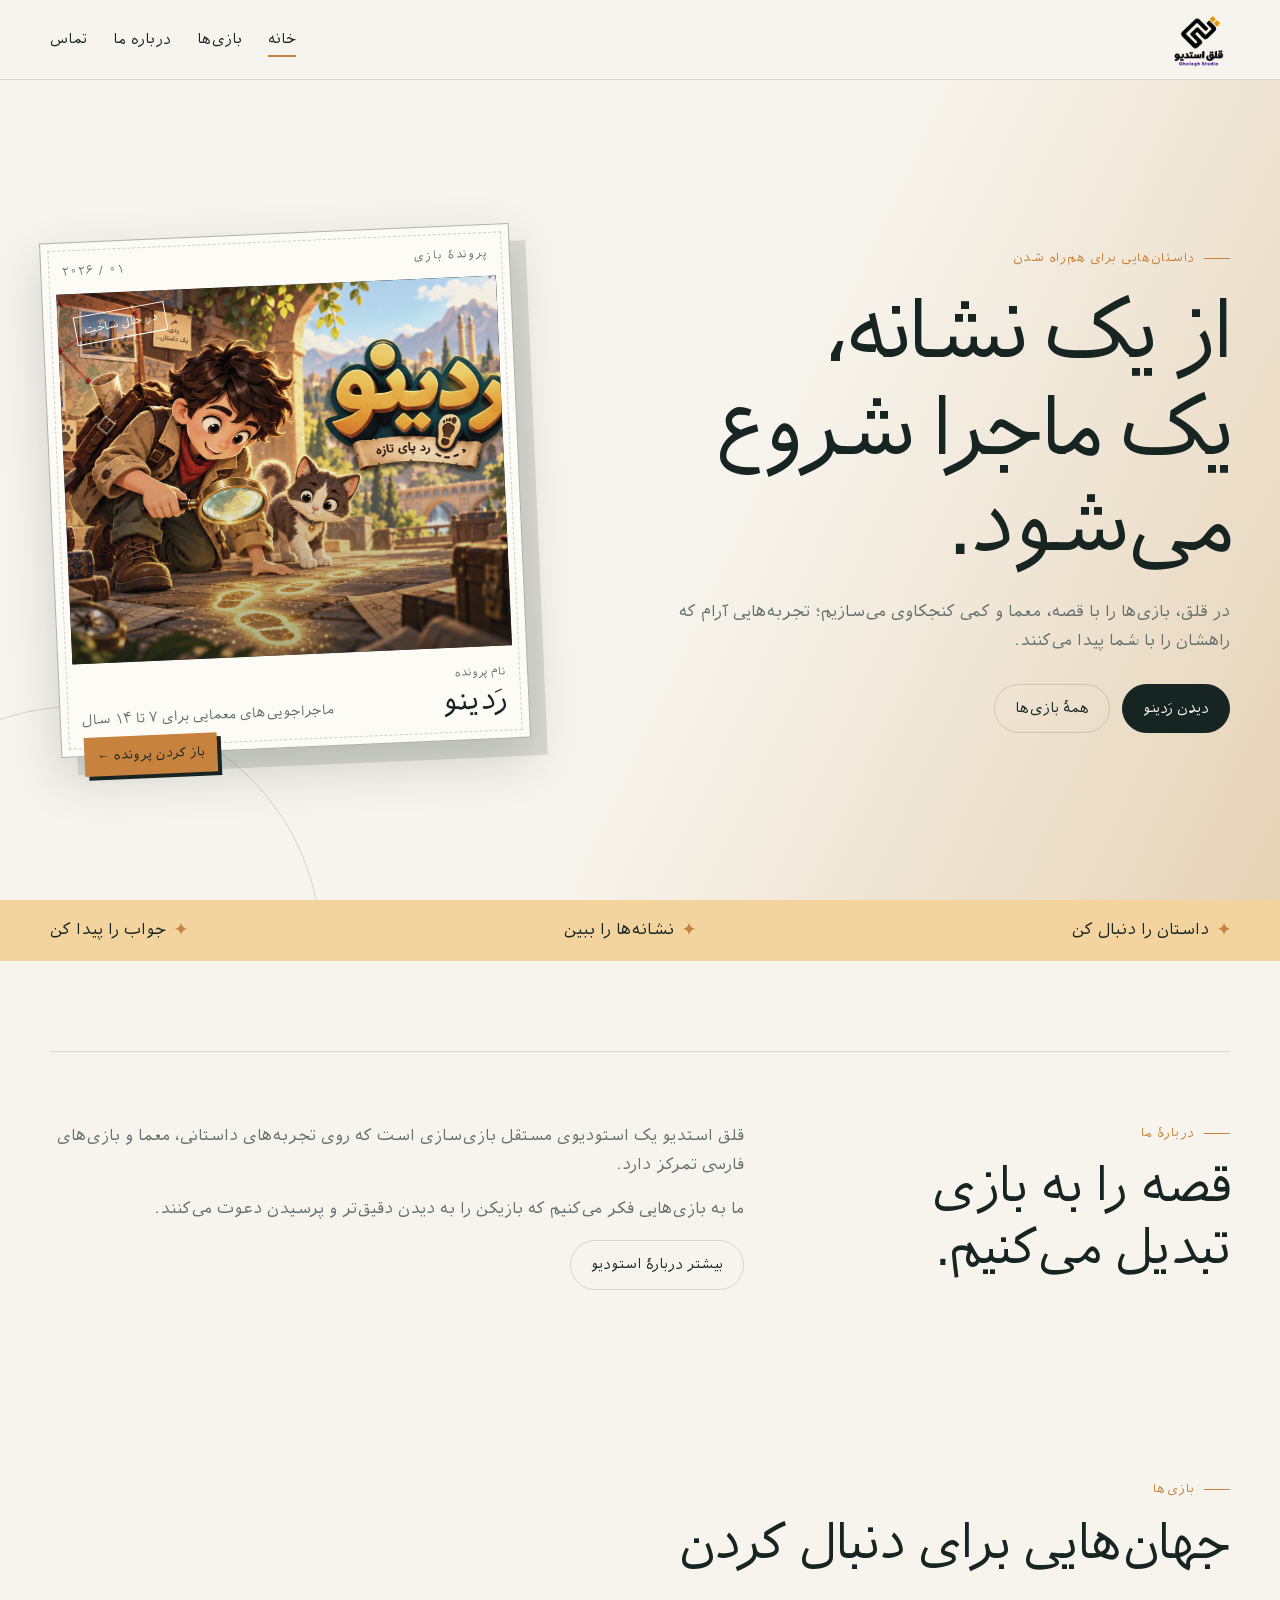
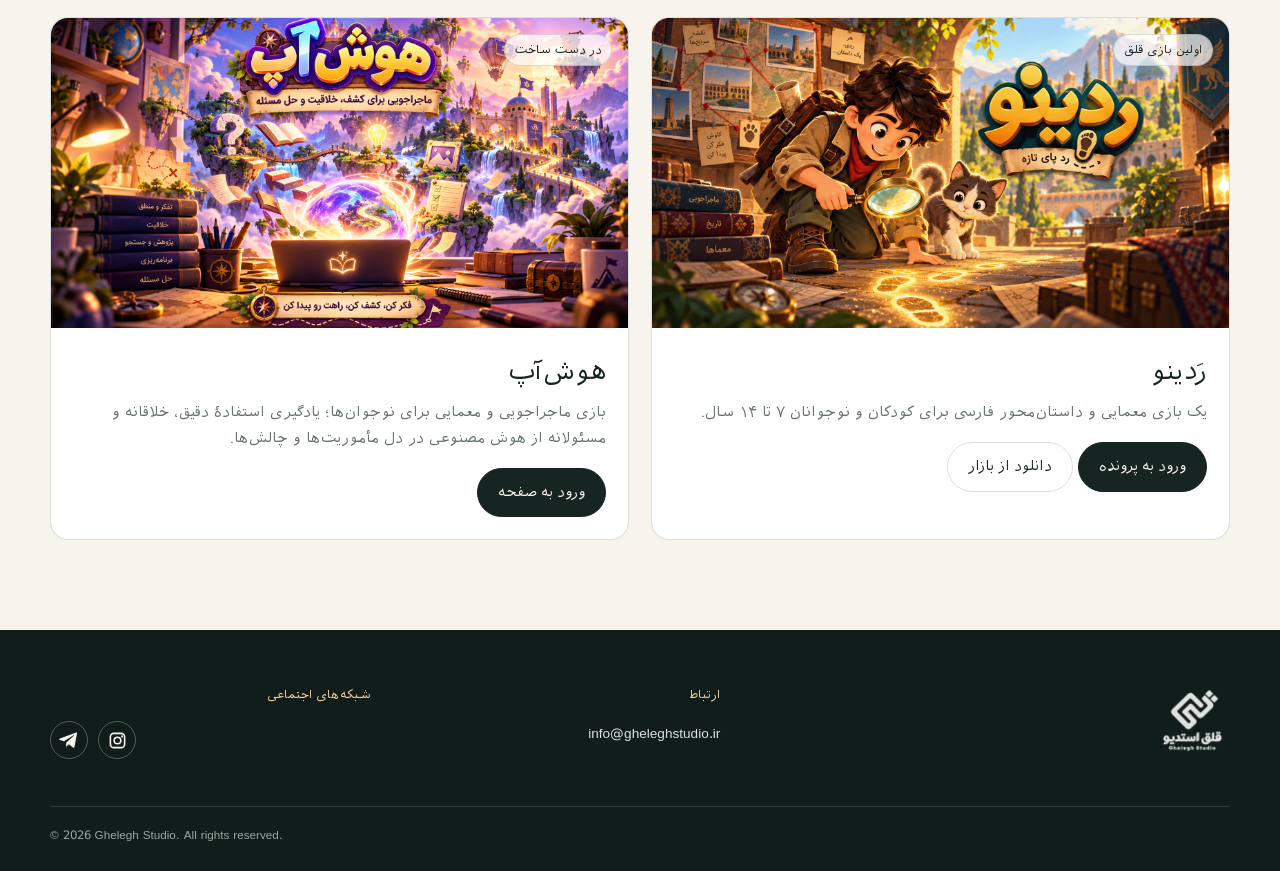
==== commit 1903460a: "hoos up update" ====
--- a/index.html
+++ b/index.html
@@ -1,2 +1,188 @@
 <!doctype html>
-<html lang="fa" dir="rtl"><head><meta charset="utf-8"><meta name="viewport" content="width=device-width,initial-scale=1"><title>قلق استدیو | بازی‌هایی برای کشف کردن</title><meta name="description" content="قلق استدیو؛ استودیوی مستقل بازی‌سازی ایرانی."><link rel="stylesheet" href="assets/css/main.css"><link rel="stylesheet" href="assets/css/responsive.css"><link rel="icon" href="favicon.svg"><script src="assets/js/main.js" defer></script></head><body><a class="skip" href="#main">پرش به محتوا</a><header class="site-header"><nav class="nav container"><a class="brand" href="index.html" aria-label="صفحهٔ اصلی قلق استدیو"><img src="assets/images/logo.png" alt="قلق استدیو"></a><button class="menu-button" aria-label="منو" aria-expanded="false"><span></span><span></span><span></span></button><ul class="nav-links"><li><a aria-current="page" href="index.html">خانه</a></li><li><a href="games.html">بازی‌ها</a></li><li><a href="about.html">درباره ما</a></li><li><a href="contact.html">تماس</a></li></ul></nav></header><main id="main"><section class="hero"><div class="container hero-layout"><div class="hero-copy"><span class="eyebrow">داستان‌هایی برای هم‌راه شدن</span><h1>از یک نشانه،<br>یک ماجرا شروع می‌شود.</h1><p class="lead">در قلق، بازی‌ها را با قصه، معما و کمی کنجکاوی می‌سازیم؛ تجربه‌هایی آرام که راهشان را با شما پیدا می‌کنند.</p><div class="button-row"><a class="button button-primary" href="radino.html">دیدن رَدینو</a><a class="button button-quiet" href="games.html">همهٔ بازی‌ها</a></div></div><div class="case-file" aria-label="معرفی بازی رَدینو"><div class="case-file-top"><span>پروندهٔ بازی</span><span>۰۱ / ۲۰۲۶</span></div><div class="case-image"><img src="assets/images/radino/golden-footprints.png" alt="تصویری از بازی رَدینو"><span class="case-stamp">در حال ساخت</span></div><div class="case-file-bottom"><div><span class="case-label">نام پرونده</span><strong>رَدینو</strong></div><p>رد پای تازه</p><a href="radino.html">باز کردن پرونده <span aria-hidden="true">←</span></a></div></div></div></section><section class="studio-strip"><div class="container"><span>داستان را دنبال کن</span><span>نشانه‌ها را ببین</span><span>جواب را پیدا کن</span></div></section><section class="section"><div class="container intro-grid"><div><span class="eyebrow">دربارهٔ ما</span><h2 class="section-title">قصه را به بازی تبدیل می‌کنیم.</h2></div><div class="intro-copy"><p>قلق استدیو یک استودیوی مستقل بازی‌سازی است که روی تجربه‌های داستانی، معما و بازی‌های فارسی تمرکز دارد.</p><p>ما به بازی‌هایی فکر می‌کنیم که بازیکن را به دیدن دقیق‌تر و پرسیدن دعوت می‌کنند.</p><a class="button button-quiet" href="about.html">بیشتر دربارهٔ استودیو</a></div></div></section><section class="section games-showcase"><div class="container"><span class="eyebrow">بازی‌ها</span><h2 class="section-title">جهان‌هایی برای دنبال کردن</h2><div class="game-grid"><article class="game-card"><div class="game-card-image"><img src="assets/images/radino/golden-footprints.png" alt="تصویر بازی رَدینو"><span class="image-label">اولین بازی قلق</span></div><div class="game-card-body"><h3>رَدینو</h3><p>رد پای تازه — یک بازی معمایی و داستان‌محور فارسی.</p><a class="button button-primary" href="radino.html">ورود به پرونده</a></div></article><article class="game-card"><div class="soon"><div><span class="eyebrow">به‌زودی</span><strong>پروژهٔ بعدی</strong><p>یک جهان تازه در راه است.</p></div></div><div class="game-card-body"><h3>جای خالی یک ماجرا</h3><p>برای پروژه‌های آیندهٔ قلق استدیو.</p></div></article></div></div></section></main><footer class="site-footer"><div class="container footer-grid"><div><a class="brand" href="index.html"><img src="assets/images/logo.png" alt="قلق استدیو"></a></div><div><span class="footer-title">ارتباط</span><ul class="footer-list"><li><a href="mailto:info@gheleghstudio.ir">info@gheleghstudio.ir</a></li></ul></div></div><div class="container copyright">© 2026 Ghelegh Studio. All rights reserved.</div></footer></body></html>
+<html lang="fa" dir="rtl">
+  <head>
+    <meta charset="utf-8" />
+    <meta name="viewport" content="width=device-width,initial-scale=1" />
+    <title>قلق استدیو | بازی‌هایی برای کشف کردن</title>
+    <meta
+      name="description"
+      content="قلق استدیو؛ استودیوی مستقل بازی‌سازی ایرانی، سازندهٔ بازی‌های داستانی و معمایی برای کودکان و نوجوانان."
+    />
+    <link rel="canonical" href="https://gheleghstudio.ir/" />
+    <meta name="robots" content="index,follow,max-image-preview:large" />
+    <meta name="theme-color" content="#172522" />
+    <meta property="og:locale" content="fa_IR" />
+    <meta property="og:type" content="website" />
+    <meta property="og:site_name" content="قلق استدیو" />
+    <meta property="og:title" content="قلق استدیو | بازی‌هایی برای کشف کردن" />
+    <meta property="og:description" content="استودیوی مستقل بازی‌سازی ایرانی؛ سازندهٔ بازی‌های داستانی و معمایی." />
+    <meta property="og:url" content="https://gheleghstudio.ir/" />
+    <meta property="og:image" content="https://gheleghstudio.ir/assets/images/logo.png" />
+    <meta name="twitter:card" content="summary_large_image" />
+    <meta name="twitter:title" content="قلق استدیو | بازی‌هایی برای کشف کردن" />
+    <meta name="twitter:description" content="استودیوی مستقل بازی‌سازی ایرانی." />
+    <meta name="twitter:image" content="https://gheleghstudio.ir/assets/images/logo.png" />
+    <script type="application/ld+json">
+      {"@context":"https://schema.org","@graph":[{"@type":"Organization","@id":"https://gheleghstudio.ir/#organization","name":"قلق استدیو","url":"https://gheleghstudio.ir/","logo":"https://gheleghstudio.ir/assets/images/logo.png","email":"info@gheleghstudio.ir"},{"@type":"WebSite","@id":"https://gheleghstudio.ir/#website","url":"https://gheleghstudio.ir/","name":"قلق استدیو","inLanguage":"fa-IR","publisher":{"@id":"https://gheleghstudio.ir/#organization"}}]}
+    </script>
+    <link rel="stylesheet" href="assets/css/main.css" />
+    <link rel="stylesheet" href="assets/css/responsive.css" />
+    <link rel="icon" href="favicon.svg" />
+    <script src="assets/js/main.js" defer></script>
+  </head>
+  <body>
+    <a class="skip" href="#main">پرش به محتوا</a>
+    <header class="site-header">
+      <nav class="nav container">
+        <a class="brand" href="index.html" aria-label="صفحهٔ اصلی قلق استدیو"
+          ><img src="assets/images/logo.png" alt="قلق استدیو" /></a
+        ><button class="menu-button" aria-label="منو" aria-expanded="false">
+          <span></span><span></span><span></span>
+        </button>
+        <ul class="nav-links">
+          <li><a aria-current="page" href="index.html">خانه</a></li>
+          <li><a href="games.html">بازی‌ها</a></li>
+          <li><a href="about.html">درباره ما</a></li>
+          <li><a href="contact.html">تماس</a></li>
+        </ul>
+      </nav>
+    </header>
+    <main id="main">
+      <section class="hero">
+        <div class="container hero-layout">
+          <div class="hero-copy">
+            <span class="eyebrow">داستان‌هایی برای هم‌راه شدن</span>
+            <h1>از یک نشانه،<br />یک ماجرا شروع می‌شود.</h1>
+            <p class="lead">
+              در قلق، بازی‌ها را با قصه، معما و کمی کنجکاوی می‌سازیم؛ تجربه‌هایی
+              آرام که راهشان را با شما پیدا می‌کنند.
+            </p>
+            <div class="button-row">
+              <a class="button button-primary" href="radino.html">دیدن رَدینو</a
+              ><a class="button button-quiet" href="games.html">همهٔ بازی‌ها</a>
+            </div>
+          </div>
+          <div class="case-file" aria-label="معرفی بازی رَدینو">
+            <div class="case-file-top">
+              <span>پروندهٔ بازی</span><span>۰۱ / ۲۰۲۶</span>
+            </div>
+            <div class="case-image">
+              <img
+                src="assets/images/radino/golden-footprints.png"
+                alt="تصویری از بازی رَدینو"
+              /><span class="case-stamp">در حال ساخت</span>
+            </div>
+            <div class="case-file-bottom">
+              <div>
+                <span class="case-label">نام پرونده</span
+                ><strong>رَدینو</strong>
+              </div>
+              <p>ماجراجویی‌های معمایی برای ۷ تا ۱۴ سال</p>
+              <a href="radino.html"
+                >باز کردن پرونده <span aria-hidden="true">←</span></a
+              >
+            </div>
+          </div>
+        </div>
+      </section>
+      <section class="studio-strip">
+        <div class="container">
+          <span>داستان را دنبال کن</span><span>نشانه‌ها را ببین</span
+          ><span>جواب را پیدا کن</span>
+        </div>
+      </section>
+      <section class="section">
+        <div class="container intro-grid">
+          <div>
+            <span class="eyebrow">دربارهٔ ما</span>
+            <h2 class="section-title">قصه را به بازی تبدیل می‌کنیم.</h2>
+          </div>
+          <div class="intro-copy">
+            <p>
+              قلق استدیو یک استودیوی مستقل بازی‌سازی است که روی تجربه‌های
+              داستانی، معما و بازی‌های فارسی تمرکز دارد.
+            </p>
+            <p>
+              ما به بازی‌هایی فکر می‌کنیم که بازیکن را به دیدن دقیق‌تر و پرسیدن
+              دعوت می‌کنند.
+            </p>
+            <a class="button button-quiet" href="about.html"
+              >بیشتر دربارهٔ استودیو</a
+            >
+          </div>
+        </div>
+      </section>
+      <section class="section games-showcase">
+        <div class="container">
+          <span class="eyebrow">بازی‌ها</span>
+          <h2 class="section-title">جهان‌هایی برای دنبال کردن</h2>
+          <div class="game-grid">
+            <article class="game-card">
+              <div class="game-card-image">
+                <img
+                  src="assets/images/radino/golden-footprints.png"
+                  alt="تصویر بازی رَدینو"
+                /><span class="image-label">اولین بازی قلق</span>
+              </div>
+              <div class="game-card-body">
+                <h3>رَدینو</h3>
+                <p>
+                  یک بازی معمایی و داستان‌محور فارسی برای کودکان و نوجوانان ۷ تا
+                  ۱۴ سال.
+                </p>
+                <a class="button button-primary" href="radino.html"
+                  >ورود به پرونده</a
+                >
+                <a
+                  class="button button-quiet"
+                  href="https://cafebazaar.ir/app/radino.mokho.com"
+                  target="_blank"
+                  rel="noopener noreferrer"
+                  >دانلود از بازار</a
+                >
+              </div>
+            </article>
+            <article class="game-card">
+              <div class="game-card-image">
+                <img
+                  src="assets/images/hoosh-up.png"
+                  alt="تصویر بازی هوش‌آپ"
+                /><span class="image-label">در دست ساخت</span>
+              </div>
+              <div class="game-card-body">
+                <h3>هوش‌آپ</h3>
+                <p>
+                  بازی ماجراجویی و معمایی برای نوجوان‌ها؛ یادگیری استفادهٔ دقیق،
+                  خلاقانه و مسئولانه از هوش مصنوعی در دل مأموریت‌ها و چالش‌ها.
+                </p>
+                <a class="button button-primary" href="hoosh-up.html"
+                  >ورود به صفحه</a
+                >
+              </div>
+            </article>
+          </div>
+        </div>
+      </section>
+    </main>
+    <footer class="site-footer">
+      <div class="container footer-grid">
+        <div>
+          <a class="brand" href="index.html"
+            ><img src="assets/images/logo.png" alt="قلق استدیو"
+          /></a>
+        </div>
+        <div>
+          <span class="footer-title">ارتباط</span>
+          <ul class="footer-list">
+            <li>
+              <a href="mailto:info@gheleghstudio.ir">info@gheleghstudio.ir</a>
+            </li>
+          </ul>
+        </div>
+      </div>
+      <div class="container copyright">
+        © 2026 Ghelegh Studio. All rights reserved.
+      </div>
+    </footer>
+  </body>
+</html>
--- a/assets/css/main.css
+++ b/assets/css/main.css
@@ -4,7 +4,7 @@
 :root{--ink:#172522;--ink-soft:#30423d;--paper:#f7f4ed;--paper-deep:#ebe6dc;--amber:#c7833d;--amber-light:#f3d49e;--line:rgba(23,37,34,.15);--muted:#64716c;--white:#fff;--shadow:0 18px 45px rgba(20,30,28,.12);--r:18px;--container:1180px;--ease:180ms ease}
 *{box-sizing:border-box}html{scroll-behavior:smooth}body{margin:0;background:var(--paper);color:var(--ink);font-family:IRANSansX,Tahoma,Arial,sans-serif;line-height:1.8;direction:rtl}a{color:inherit;text-decoration:none}img{display:block;max-width:100%;height:auto}button{font:inherit}.skip{position:absolute;right:12px;top:-60px;background:var(--amber);color:var(--ink);padding:8px 16px;z-index:100}.skip:focus{top:12px}.container{width:min(var(--container),calc(100% - 40px));margin:auto}.eyebrow{display:flex;gap:9px;align-items:center;color:var(--amber);font-size:.78rem;font-weight:700;letter-spacing:.04em}.eyebrow:before{content:"";width:26px;height:1px;background:currentColor}.section{padding:90px 0}.section-title{font-size:clamp(1.8rem,4vw,3.1rem);line-height:1.25;margin:12px 0 18px;letter-spacing:-.04em}.lead{color:var(--muted);max-width:620px;margin:0;font-size:1.02rem}.site-header{height:80px;display:flex;align-items:center;border-bottom:1px solid var(--line);background:rgba(247,244,237,.92);backdrop-filter:blur(12px);position:sticky;top:0;z-index:20}.nav{display:flex;align-items:center;justify-content:space-between;gap:25px}.brand{display:inline-flex;align-items:center;gap:10px;font-weight:800;line-height:1.2}.brand-mark{width:31px;height:31px;border:2px solid var(--amber);border-radius:50% 50% 50% 8px;transform:rotate(-45deg);position:relative}.brand-mark:after{content:"";position:absolute;width:7px;height:7px;border-radius:50%;background:var(--amber);left:10px;top:10px}.brand small{font:500 .65rem/1 Arial;letter-spacing:.08em;display:block;direction:ltr;color:var(--muted)}.nav-links{list-style:none;margin:0;padding:0;display:flex;gap:26px;font-size:.9rem}.nav-links a{padding:8px 0;border-bottom:2px solid transparent;transition:var(--ease)}.nav-links a:hover,.nav-links a[aria-current=page]{border-color:var(--amber)}.menu-button{border:0;background:none;padding:8px;display:none;cursor:pointer}.menu-button span{display:block;width:25px;height:2px;margin:5px;background:var(--ink)}.button-row{display:flex;flex-wrap:wrap;gap:12px;margin-top:28px}.button{display:inline-flex;align-items:center;justify-content:center;gap:8px;border:1px solid var(--ink);border-radius:999px;padding:11px 20px;font-weight:700;font-size:.88rem;transition:transform var(--ease),background var(--ease),color var(--ease);cursor:pointer}.button:hover{transform:translateY(-2px)}.button-primary{background:var(--ink);color:var(--paper)}.button-primary:hover{background:var(--amber);color:var(--ink);border-color:var(--amber)}.button-quiet{border-color:var(--line)}.button-quiet:hover{border-color:var(--amber);color:var(--amber)}
 .hero{min-height:calc(100svh - 80px);display:grid;align-items:center;padding:70px 0;overflow:hidden;position:relative}.hero:after{content:"";position:absolute;width:min(55vw,700px);aspect-ratio:1;left:-14%;top:-21%;border:1px solid var(--line);border-radius:50%;box-shadow:0 0 0 45px rgba(199,131,61,.04),0 0 0 90px rgba(199,131,61,.03);pointer-events:none}.hero-grid{display:grid;grid-template-columns:1.1fr .9fr;gap:65px;align-items:center}.hero h1{font-size:clamp(3.1rem,8vw,6.7rem);letter-spacing:-.09em;line-height:1;margin:14px 0}.latin{font:500 .78rem Arial,sans-serif;letter-spacing:.2em;direction:ltr;color:var(--muted)}.hero-art{position:relative;height:430px}.hero-art .frame{width:76%;height:86%;position:absolute;left:0;bottom:0;border:1px solid var(--line);border-radius:var(--r);overflow:hidden}.hero-art img{width:100%;height:100%;object-fit:cover;filter:saturate(.72) contrast(.92);opacity:.75}.hero-art:before{content:"";width:64%;height:64%;position:absolute;top:0;right:0;background:var(--ink);border-radius:var(--r);z-index:-1}.hero-art:after{content:"قلق";position:absolute;right:8%;top:15%;font-size:clamp(5rem,12vw,10rem);font-weight:900;color:var(--amber-light);line-height:1;letter-spacing:-.15em}
-.intro-grid{display:grid;grid-template-columns:.75fr 1.25fr;gap:70px;border-top:1px solid var(--line);padding-top:70px}.intro-copy p{margin:0 0 16px;color:var(--muted)}.game-grid{display:grid;grid-template-columns:repeat(2,1fr);gap:22px;margin-top:42px}.game-card{border:1px solid var(--line);border-radius:var(--r);overflow:hidden;background:var(--white);transition:transform var(--ease),box-shadow var(--ease)}.game-card:hover{transform:translateY(-5px);box-shadow:var(--shadow)}.game-card-image{height:310px;position:relative;overflow:hidden;background:var(--ink)}.game-card-image img{height:100%;width:100%;object-fit:cover}.game-card-body{padding:22px}.game-card h3{margin:0;font-size:1.55rem}.game-card p{margin:6px 0 16px;color:var(--muted);font-size:.9rem}.soon{min-height:310px;background:linear-gradient(140deg,#20332e,#14211e);color:var(--paper);display:flex;align-items:flex-end;padding:27px;position:relative;overflow:hidden}.soon:before,.soon:after{content:"";position:absolute;border:1px solid rgba(243,212,158,.23);border-radius:50%;width:260px;height:260px;top:-90px;left:-70px}.soon:after{width:130px;height:130px;top:auto;left:auto;bottom:-40px;right:-25px}.soon strong{font-size:2rem;line-height:1.2}.radino-highlight{background:var(--ink);color:var(--paper);overflow:hidden}.radino-grid{display:grid;grid-template-columns:1fr 1fr;align-items:center;gap:55px}.radino-image{border-radius:var(--r);height:430px;overflow:hidden}.radino-image img{height:100%;width:100%;object-fit:cover}.radino-highlight .lead{color:#c9d0cc}.features{list-style:none;margin:26px 0 0;padding:0;display:grid;gap:10px}.features li{display:flex;gap:11px;align-items:center}.features li:before{content:"";width:8px;height:8px;border-radius:50%;background:var(--amber)}.site-footer{background:#111d1a;color:#dce1de;padding:50px 0 25px}.footer-grid{display:grid;grid-template-columns:1.5fr 1fr 1fr;gap:28px;padding-bottom:38px}.footer-title{color:var(--amber-light);font-size:.75rem}.footer-list{list-style:none;padding:0;margin:12px 0 0;font-size:.85rem}.footer-list a:hover{text-decoration:underline}.copyright{border-top:1px solid rgba(255,255,255,.12);padding-top:18px;font-size:.73rem;color:#9ba6a1;direction:ltr;text-align:left}
+.intro-grid{display:grid;grid-template-columns:.75fr 1.25fr;gap:70px;border-top:1px solid var(--line);padding-top:70px}.intro-copy p{margin:0 0 16px;color:var(--muted)}.game-grid{display:grid;grid-template-columns:repeat(2,1fr);gap:22px;margin-top:42px}.game-card{border:1px solid var(--line);border-radius:var(--r);overflow:hidden;background:var(--white);transition:transform var(--ease),box-shadow var(--ease)}.game-card:hover{transform:translateY(-5px);box-shadow:var(--shadow)}.game-card-image{height:310px;position:relative;overflow:hidden;background:var(--ink)}.game-card-image img{height:100%;width:100%;object-fit:cover}.game-card-body{padding:22px}.game-card h3{margin:0;font-size:1.55rem}.game-card p{margin:6px 0 16px;color:var(--muted);font-size:.9rem}.soon{min-height:310px;background:linear-gradient(140deg,#20332e,#14211e);color:var(--paper);display:flex;align-items:flex-end;padding:27px;position:relative;overflow:hidden}.soon:before,.soon:after{content:"";position:absolute;border:1px solid rgba(243,212,158,.23);border-radius:50%;width:260px;height:260px;top:-90px;left:-70px}.soon:after{width:130px;height:130px;top:auto;left:auto;bottom:-40px;right:-25px}.soon strong{font-size:2rem;line-height:1.2}.radino-highlight{background:var(--ink);color:var(--paper);overflow:hidden}.radino-grid{display:grid;grid-template-columns:1fr 1fr;align-items:center;gap:55px}.radino-image{border-radius:var(--r);height:430px;overflow:hidden}.radino-image img{height:100%;width:100%;object-fit:cover}.radino-highlight .lead{color:#c9d0cc}.features{list-style:none;margin:26px 0 0;padding:0;display:grid;gap:10px}.features li{display:flex;gap:11px;align-items:center}.features li:before{content:"";width:8px;height:8px;border-radius:50%;background:var(--amber)}.site-footer{background:#111d1a;color:#dce1de;padding:50px 0 25px}.footer-grid{display:grid;grid-template-columns:1.5fr 1fr 1fr;gap:28px;padding-bottom:38px}.footer-title{color:var(--amber-light);font-size:.75rem}.footer-list{list-style:none;padding:0;margin:12px 0 0;font-size:.85rem}.footer-list a:hover{text-decoration:underline}.social-links{display:flex;gap:10px;margin-top:12px;direction:ltr}.social-link{display:inline-grid;place-items:center;width:38px;height:38px;border:1px solid rgba(255,255,255,.28);border-radius:50%;color:var(--paper);transition:background var(--ease),border-color var(--ease),transform var(--ease)}.social-link:hover{background:var(--amber);border-color:var(--amber);color:var(--ink);transform:translateY(-2px)}.social-link svg{width:19px;height:19px;fill:currentColor}.social-link.telegram svg{width:20px;height:20px}.copyright{border-top:1px solid rgba(255,255,255,.12);padding-top:18px;font-size:.73rem;color:#9ba6a1;direction:ltr;text-align:left}
 .page-hero{padding:90px 0 55px;border-bottom:1px solid var(--line)}.page-hero h1{font-size:clamp(2.5rem,6vw,4.8rem);line-height:1.2;margin:12px 0}.page-hero .lead{max-width:700px}.radino-hero{background:var(--ink);color:var(--paper);padding:65px 0}.radino-hero-grid{display:grid;grid-template-columns:1fr 1fr;gap:50px;align-items:center}.radino-hero h1{font-size:clamp(3.5rem,8vw,6rem);line-height:1;margin:12px 0}.radino-hero .lead{color:#c9d0cc}.radino-hero-image{height:480px;border-radius:var(--r);overflow:hidden}.radino-hero-image img{height:100%;width:100%;object-fit:cover}.meta-grid{display:grid;grid-template-columns:repeat(3,1fr);gap:1px;background:var(--line);margin-top:40px;border:1px solid var(--line)}.meta{background:var(--paper);padding:22px}.meta span{display:block;color:var(--muted);font-size:.78rem}.meta strong{font-size:1.05rem}.gallery{display:grid;grid-template-columns:1.25fr .75fr;gap:18px;margin-top:35px}.gallery figure{margin:0;border-radius:var(--r);overflow:hidden;height:270px}.gallery figure:first-child{grid-row:span 2;height:558px}.gallery img{width:100%;height:100%;object-fit:cover}.content-grid{display:grid;grid-template-columns:1fr 1fr;gap:70px}.content-grid p{color:var(--muted)}.contact-list{list-style:none;padding:0;margin:30px 0;display:grid;gap:14px}.contact-list a{border-bottom:1px solid var(--line);padding:13px 0;display:flex;justify-content:space-between}.notice{border:1px dashed var(--line);padding:20px;border-radius:var(--r);color:var(--muted);font-size:.9rem}.not-found{min-height:70vh;display:grid;place-items:center;text-align:center}.not-found h1{font-size:clamp(7rem,20vw,14rem);line-height:1;margin:0;color:var(--amber)}
 [data-reveal]{opacity:0;transform:translateY(14px);transition:opacity .5s ease,transform .5s ease}[data-reveal].shown{opacity:1;transform:none}:focus-visible{outline:3px solid var(--amber);outline-offset:4px}@media(prefers-reduced-motion:reduce){*,*:before,*:after{scroll-behavior:auto!important;animation:none!important;transition:none!important}[data-reveal]{opacity:1;transform:none}}
 /* Shared identity and home-page case-file hero */
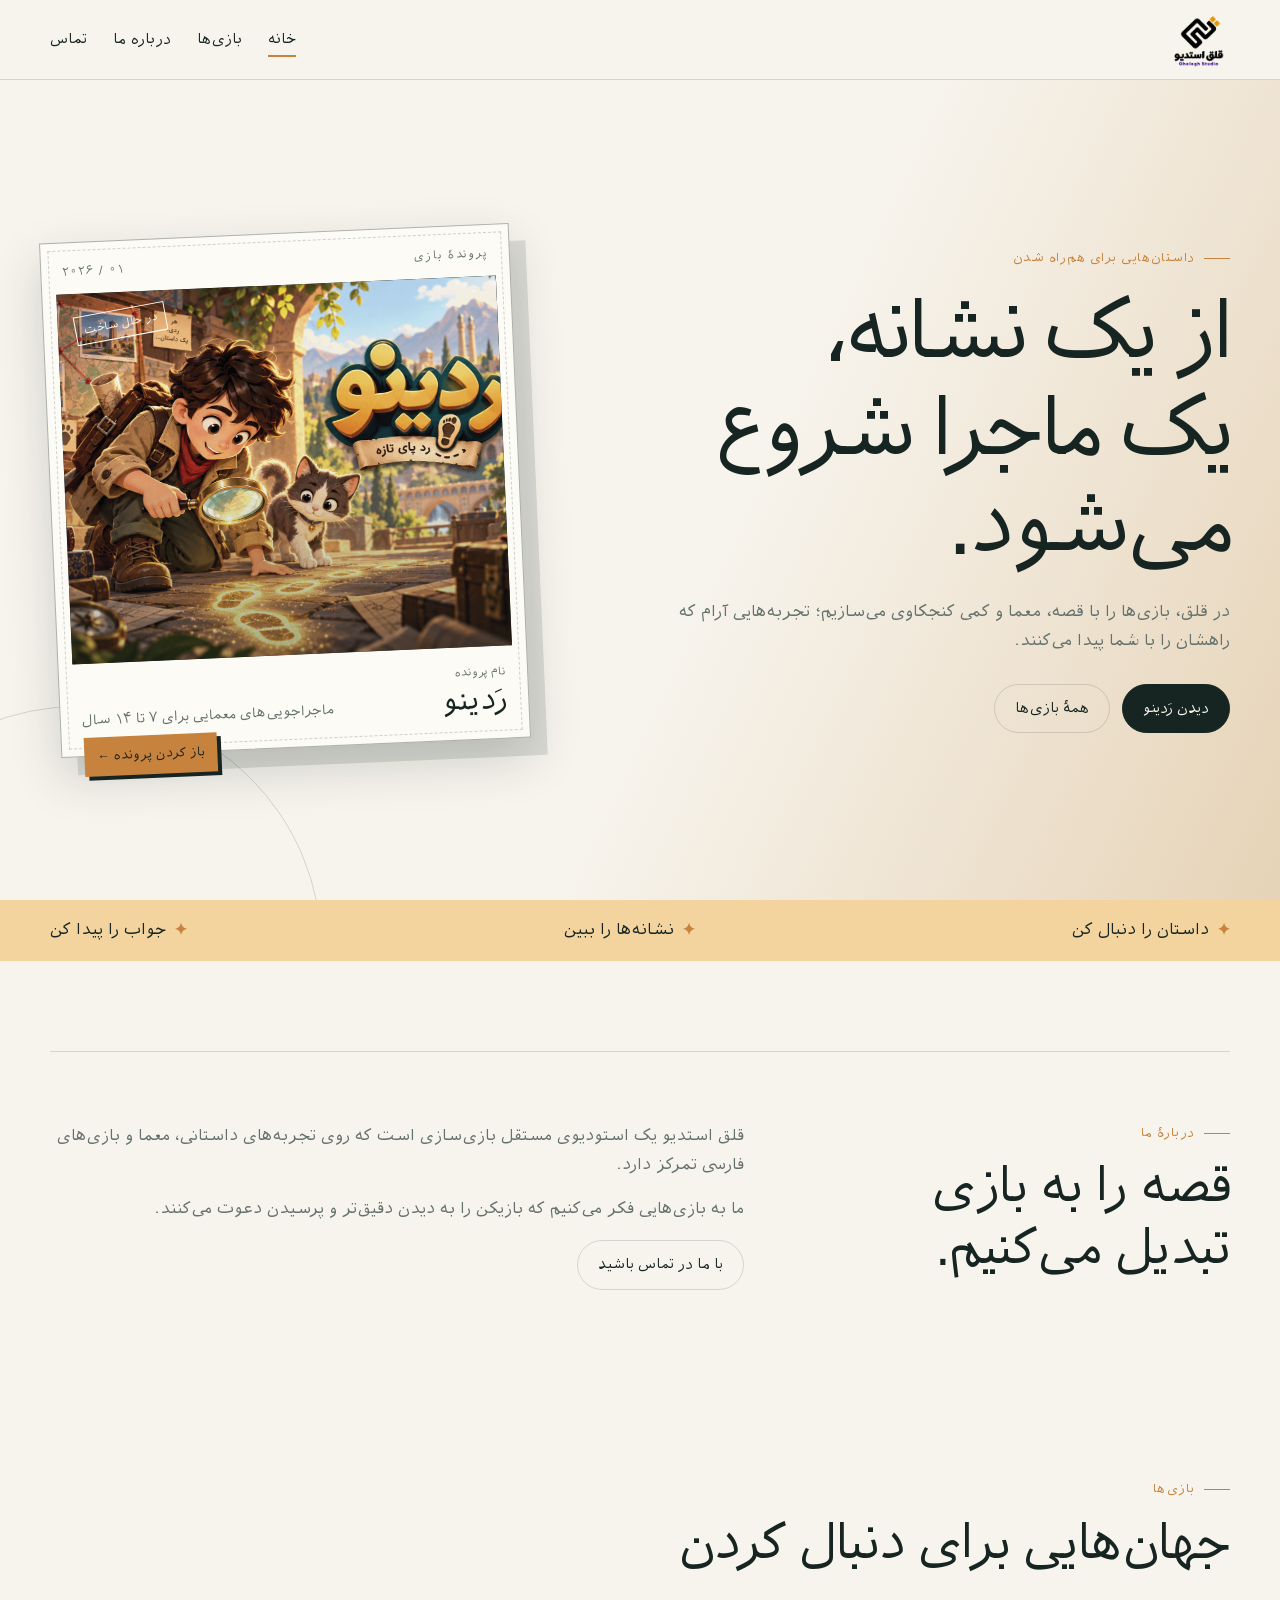
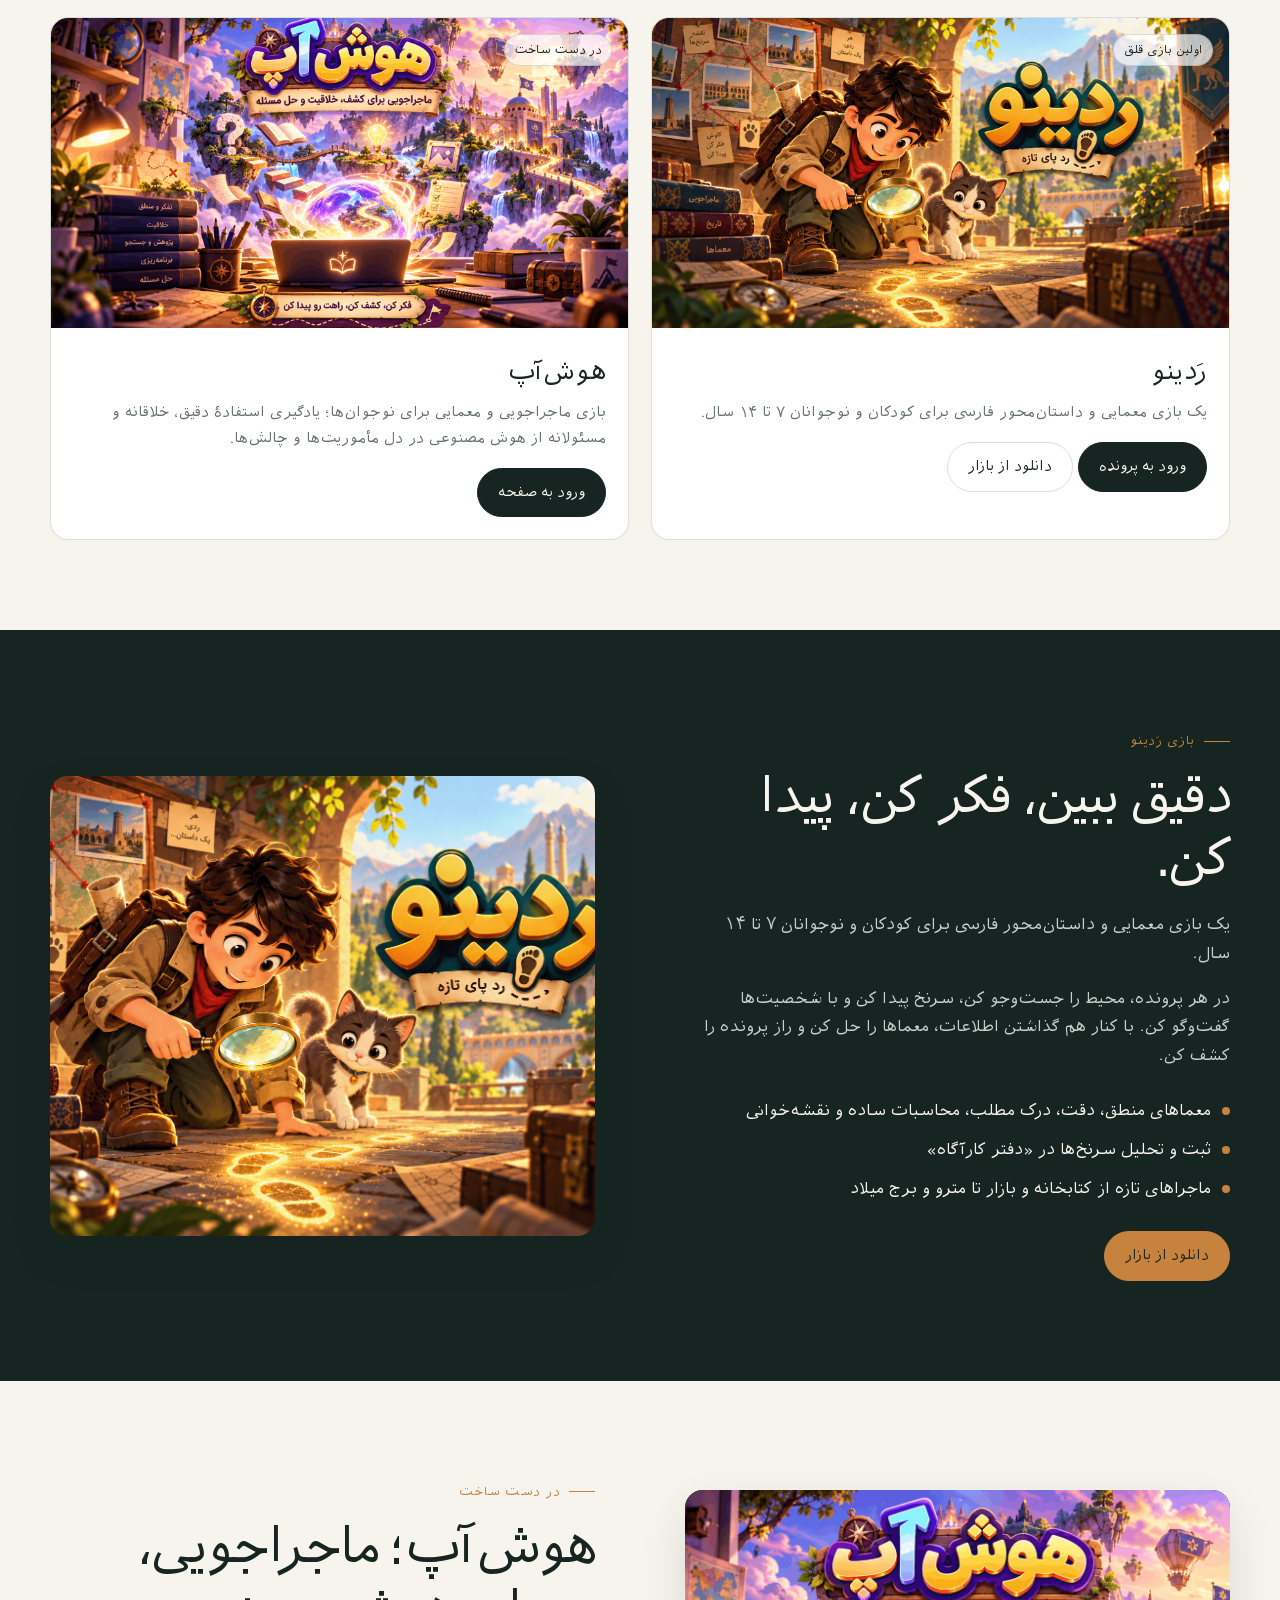
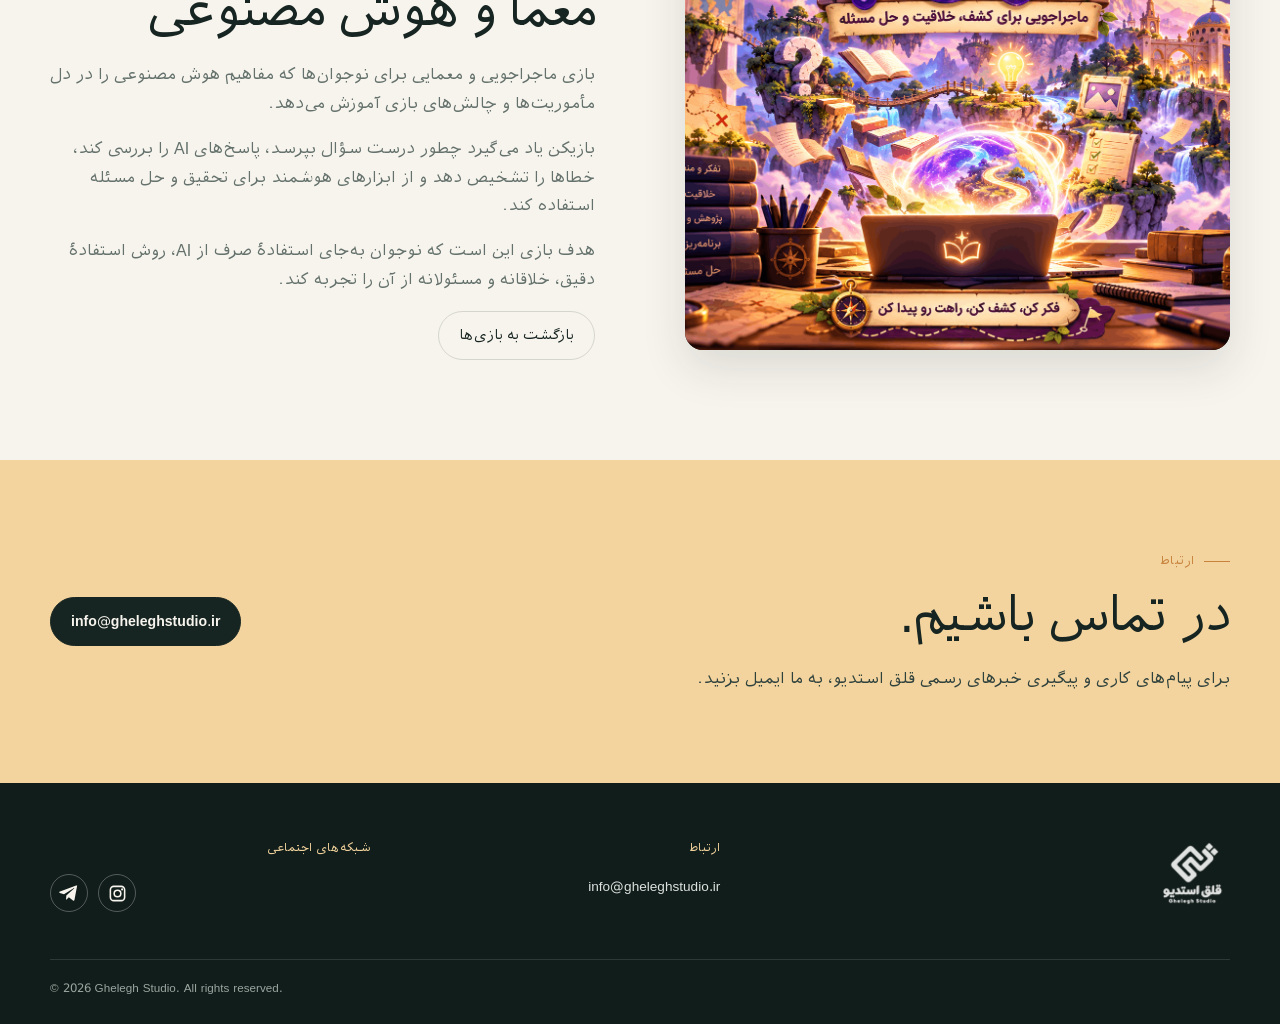
==== commit 00800799: "single name" ====
--- a/index.html
+++ b/index.html
@@ -23,7 +23,7 @@
     <meta name="twitter:description" content="استودیوی مستقل بازی‌سازی ایرانی." />
     <meta name="twitter:image" content="https://gheleghstudio.ir/assets/images/logo.png" />
     <script type="application/ld+json">
-      {"@context":"https://schema.org","@graph":[{"@type":"Organization","@id":"https://gheleghstudio.ir/#organization","name":"قلق استدیو","url":"https://gheleghstudio.ir/","logo":"https://gheleghstudio.ir/assets/images/logo.png","email":"info@gheleghstudio.ir"},{"@type":"WebSite","@id":"https://gheleghstudio.ir/#website","url":"https://gheleghstudio.ir/","name":"قلق استدیو","inLanguage":"fa-IR","publisher":{"@id":"https://gheleghstudio.ir/#organization"}}]}
+      {"@context":"https://schema.org","@graph":[{"@type":"Organization","@id":"https://gheleghstudio.ir/#organization","name":"قلق استدیو","url":"https://gheleghstudio.ir/","logo":"https://gheleghstudio.ir/assets/images/logo.png","email":"info@gheleghstudio.ir"},{"@type":"WebSite","@id":"https://gheleghstudio.ir/#website","url":"https://gheleghstudio.ir/","name":"قلق استدیو","inLanguage":"fa-IR","publisher":{"@id":"https://gheleghstudio.ir/#organization"}},{"@type":"VideoGame","@id":"https://gheleghstudio.ir/#radino","name":"رَدینو","url":"https://gheleghstudio.ir/#radino","image":"https://gheleghstudio.ir/assets/images/radino/golden-footprints.png","description":"بازی معمایی و داستان‌محور فارسی برای کودکان و نوجوانان ۷ تا ۱۴ سال.","inLanguage":"fa-IR","genre":["Puzzle","Adventure"],"audience":{"@type":"PeopleAudience","suggestedMinAge":7,"suggestedMaxAge":14},"publisher":{"@id":"https://gheleghstudio.ir/#organization"},"sameAs":"https://cafebazaar.ir/app/radino.mokho.com"},{"@type":"VideoGame","@id":"https://gheleghstudio.ir/#hoosh-up","name":"هوش‌آپ","url":"https://gheleghstudio.ir/#hoosh-up","image":"https://gheleghstudio.ir/assets/images/hoosh-up.png","description":"بازی ماجراجویی و معمایی برای آموزش استفادهٔ دقیق، خلاقانه و مسئولانه از هوش مصنوعی.","inLanguage":"fa-IR","genre":["Adventure","Puzzle","Educational"],"publisher":{"@id":"https://gheleghstudio.ir/#organization"}}]}
     </script>
     <link rel="stylesheet" href="assets/css/main.css" />
     <link rel="stylesheet" href="assets/css/responsive.css" />
@@ -40,10 +40,10 @@
           <span></span><span></span><span></span>
         </button>
         <ul class="nav-links">
-          <li><a aria-current="page" href="index.html">خانه</a></li>
-          <li><a href="games.html">بازی‌ها</a></li>
-          <li><a href="about.html">درباره ما</a></li>
-          <li><a href="contact.html">تماس</a></li>
+          <li><a aria-current="page" href="#main">خانه</a></li>
+          <li><a href="#games">بازی‌ها</a></li>
+          <li><a href="#about">درباره ما</a></li>
+          <li><a href="#contact">تماس</a></li>
         </ul>
       </nav>
     </header>
@@ -58,8 +58,8 @@
               آرام که راهشان را با شما پیدا می‌کنند.
             </p>
             <div class="button-row">
-              <a class="button button-primary" href="radino.html">دیدن رَدینو</a
-              ><a class="button button-quiet" href="games.html">همهٔ بازی‌ها</a>
+              <a class="button button-primary" href="#radino">دیدن رَدینو</a
+              ><a class="button button-quiet" href="#games">همهٔ بازی‌ها</a>
             </div>
           </div>
           <div class="case-file" aria-label="معرفی بازی رَدینو">
@@ -78,7 +78,7 @@
                 ><strong>رَدینو</strong>
               </div>
               <p>ماجراجویی‌های معمایی برای ۷ تا ۱۴ سال</p>
-              <a href="radino.html"
+              <a href="#radino"
                 >باز کردن پرونده <span aria-hidden="true">←</span></a
               >
             </div>
@@ -91,11 +91,11 @@
           ><span>جواب را پیدا کن</span>
         </div>
       </section>
-      <section class="section">
+      <section class="section" id="about" aria-labelledby="about-title">
         <div class="container intro-grid">
           <div>
             <span class="eyebrow">دربارهٔ ما</span>
-            <h2 class="section-title">قصه را به بازی تبدیل می‌کنیم.</h2>
+            <h2 class="section-title" id="about-title">قصه را به بازی تبدیل می‌کنیم.</h2>
           </div>
           <div class="intro-copy">
             <p>
@@ -106,16 +106,14 @@
               ما به بازی‌هایی فکر می‌کنیم که بازیکن را به دیدن دقیق‌تر و پرسیدن
               دعوت می‌کنند.
             </p>
-            <a class="button button-quiet" href="about.html"
-              >بیشتر دربارهٔ استودیو</a
-            >
-          </div>
-        </div>
-      </section>
-      <section class="section games-showcase">
+            <a class="button button-quiet" href="#contact">با ما در تماس باشید</a>
+          </div>
+        </div>
+      </section>
+      <section class="section games-showcase" id="games" aria-labelledby="games-title">
         <div class="container">
           <span class="eyebrow">بازی‌ها</span>
-          <h2 class="section-title">جهان‌هایی برای دنبال کردن</h2>
+          <h2 class="section-title" id="games-title">جهان‌هایی برای دنبال کردن</h2>
           <div class="game-grid">
             <article class="game-card">
               <div class="game-card-image">
@@ -130,7 +128,7 @@
                   یک بازی معمایی و داستان‌محور فارسی برای کودکان و نوجوانان ۷ تا
                   ۱۴ سال.
                 </p>
-                <a class="button button-primary" href="radino.html"
+                <a class="button button-primary" href="#radino"
                   >ورود به پرونده</a
                 >
                 <a
@@ -155,12 +153,58 @@
                   بازی ماجراجویی و معمایی برای نوجوان‌ها؛ یادگیری استفادهٔ دقیق،
                   خلاقانه و مسئولانه از هوش مصنوعی در دل مأموریت‌ها و چالش‌ها.
                 </p>
-                <a class="button button-primary" href="hoosh-up.html"
+                <a class="button button-primary" href="#hoosh-up"
                   >ورود به صفحه</a
                 >
               </div>
             </article>
           </div>
+        </div>
+      </section>
+      <section class="project-detail radino-highlight" id="radino" aria-labelledby="radino-title">
+        <div class="container project-detail-grid">
+          <div class="project-detail-copy">
+            <span class="eyebrow">بازی رَدینو</span>
+            <h2 id="radino-title">دقیق ببین، فکر کن، پیدا کن.</h2>
+            <p class="lead">یک بازی معمایی و داستان‌محور فارسی برای کودکان و نوجوانان ۷ تا ۱۴ سال.</p>
+            <p>در هر پرونده، محیط را جست‌وجو کن، سرنخ پیدا کن و با شخصیت‌ها گفت‌وگو کن. با کنار هم گذاشتن اطلاعات، معماها را حل کن و راز پرونده را کشف کن.</p>
+            <ul class="features">
+              <li>معماهای منطق، دقت، درک مطلب، محاسبات ساده و نقشه‌خوانی</li>
+              <li>ثبت و تحلیل سرنخ‌ها در «دفتر کارآگاه»</li>
+              <li>ماجراهای تازه از کتابخانه و بازار تا مترو و برج میلاد</li>
+            </ul>
+            <div class="button-row">
+              <a class="button button-primary" href="https://cafebazaar.ir/app/radino.mokho.com" target="_blank" rel="noopener noreferrer">دانلود از بازار</a>
+            </div>
+          </div>
+          <div class="project-detail-image">
+            <img src="assets/images/radino/golden-footprints.png" alt="تصویر بازی معمایی رَدینو" />
+          </div>
+        </div>
+      </section>
+      <section class="project-detail" id="hoosh-up" aria-labelledby="hoosh-up-title">
+        <div class="container project-detail-grid project-detail-grid-reverse">
+          <div class="project-detail-copy">
+            <span class="eyebrow">در دست ساخت</span>
+            <h2 id="hoosh-up-title">هوش‌آپ؛ ماجراجویی، معما و هوش مصنوعی</h2>
+            <p class="lead">بازی ماجراجویی و معمایی برای نوجوان‌ها که مفاهیم هوش مصنوعی را در دل مأموریت‌ها و چالش‌های بازی آموزش می‌دهد.</p>
+            <p>بازیکن یاد می‌گیرد چطور درست سؤال بپرسد، پاسخ‌های AI را بررسی کند، خطاها را تشخیص دهد و از ابزارهای هوشمند برای تحقیق و حل مسئله استفاده کند.</p>
+            <p>هدف بازی این است که نوجوان به‌جای استفادهٔ صرف از AI، روش استفادهٔ دقیق، خلاقانه و مسئولانه از آن را تجربه کند.</p>
+            <a class="button button-quiet" href="#games">بازگشت به بازی‌ها</a>
+          </div>
+          <div class="project-detail-image">
+            <img src="assets/images/hoosh-up.png" alt="تصویر بازی هوش‌آپ" />
+          </div>
+        </div>
+      </section>
+      <section class="contact-section" id="contact" aria-labelledby="contact-title">
+        <div class="container contact-layout">
+          <div>
+            <span class="eyebrow">ارتباط</span>
+            <h2 class="section-title" id="contact-title">در تماس باشیم.</h2>
+            <p>برای پیام‌های کاری و پیگیری خبرهای رسمی قلق استدیو، به ما ایمیل بزنید.</p>
+          </div>
+          <a class="button button-primary" href="mailto:info@gheleghstudio.ir">info@gheleghstudio.ir</a>
         </div>
       </section>
     </main>
--- a/assets/css/main.css
+++ b/assets/css/main.css
@@ -10,4 +10,5 @@
 /* Shared identity and home-page case-file hero */
 .brand{gap:0}.brand img{width:64px;height:64px;object-fit:contain}.site-footer .brand img{width:78px;height:78px;filter:brightness(0) invert(1);opacity:.88}
 .hero{padding:76px 0;background:linear-gradient(115deg,var(--paper) 0%,var(--paper) 56%,#e6d3b7 100%)}.hero:before{content:"";position:absolute;width:38vw;height:38vw;min-width:480px;min-height:480px;border:1px solid rgba(23,37,34,.16);border-radius:50%;left:-13vw;bottom:-23vw}.hero:after{display:none}.hero-layout{display:grid;grid-template-columns:1.05fr .95fr;gap:clamp(45px,8vw,115px);align-items:center;position:relative}.hero-copy{position:relative;z-index:1}.hero h1{font-size:clamp(2.8rem,6.5vw,5.8rem);letter-spacing:-.075em;line-height:1.16;margin:16px 0 22px}.case-file{width:min(100%,470px);justify-self:end;background:#fdfbf6;padding:14px;border:1px solid rgba(23,37,34,.35);box-shadow:16px 18px 0 rgba(23,37,34,.12),0 20px 50px rgba(23,37,34,.18);transform:rotate(-2.5deg);position:relative}.case-file:before{content:"";position:absolute;inset:7px;border:1px dashed rgba(23,37,34,.2);pointer-events:none}.case-file-top,.case-file-bottom{position:relative;z-index:1;display:flex;align-items:center;justify-content:space-between}.case-file-top{font-size:.7rem;letter-spacing:.08em;color:var(--muted);padding:5px 7px 12px}.case-image{height:370px;overflow:hidden;position:relative;background:var(--ink)}.case-image:after{content:"";position:absolute;inset:0;background:linear-gradient(180deg,transparent 45%,rgba(12,24,21,.32))}.case-image img{width:100%;height:100%;object-fit:cover;filter:saturate(.77) contrast(.96)}.case-stamp{position:absolute;z-index:1;top:17px;left:17px;color:#fdfbf6;border:1px solid currentColor;padding:4px 8px;font-size:.67rem;transform:rotate(-8deg)}.case-file-bottom{padding:16px 7px 6px;align-items:end}.case-label{display:block;font-size:.68rem;color:var(--muted)}.case-file-bottom strong{display:block;font-size:1.8rem;line-height:1.25}.case-file-bottom p{margin:0 0 3px;color:var(--muted);font-size:.85rem}.case-file-bottom a{position:absolute;bottom:-35px;left:8px;background:var(--amber);padding:8px 13px;font-size:.78rem;font-weight:700;box-shadow:4px 4px 0 var(--ink)}
+.project-detail{padding:100px 0}.project-detail-grid{display:grid;grid-template-columns:1fr 1fr;gap:clamp(36px,7vw,90px);align-items:center}.project-detail-grid-reverse .project-detail-copy{order:2}.project-detail-grid-reverse .project-detail-image{order:1}.project-detail-copy h2{font-size:clamp(2rem,4vw,3.8rem);line-height:1.22;letter-spacing:-.05em;margin:12px 0 20px}.project-detail-copy p:not(.lead){color:var(--muted)}.project-detail-image{height:460px;border-radius:var(--r);overflow:hidden;background:var(--ink);box-shadow:var(--shadow)}.project-detail-image img{width:100%;height:100%;object-fit:cover}.radino-highlight .project-detail-copy p:not(.lead){color:#c9d0cc}.radino-highlight .project-detail-copy h2{color:var(--paper)}.radino-highlight .button-primary{background:var(--amber);border-color:var(--amber);color:var(--ink)}.radino-highlight .button-primary:hover{background:var(--paper);border-color:var(--paper)}.contact-section{padding:90px 0;background:var(--amber-light)}.contact-layout{display:flex;align-items:center;justify-content:space-between;gap:30px}.contact-layout p{margin:0;color:var(--ink-soft)}section[id]{scroll-margin-top:90px}
 @media(max-width:760px){.brand img{width:52px;height:52px}.site-footer .brand img{width:70px;height:70px}.hero{padding:58px 0 84px;min-height:auto}.hero-layout{grid-template-columns:1fr;gap:54px}.case-file{justify-self:center;width:min(92%,390px);transform:rotate(-1.5deg)}.case-image{height:300px}.hero h1{font-size:clamp(2.55rem,12vw,4rem)}.case-file-bottom a{bottom:-38px}.studio-strip .container{justify-content:center;flex-wrap:wrap}}
--- a/assets/css/responsive.css
+++ b/assets/css/responsive.css
@@ -1 +1 @@
-@media(max-width:760px){.container{width:min(100% - 32px,var(--container))}.site-header{height:68px}.menu-button{display:block}.nav-links{display:none;position:absolute;top:68px;right:0;left:0;background:var(--paper);border-bottom:1px solid var(--line);padding:14px 20px;box-shadow:var(--shadow);flex-direction:column;gap:4px}.nav-links.is-open{display:flex}.hero{min-height:auto;padding:70px 0}.hero-grid,.intro-grid,.radino-grid,.radino-hero-grid,.content-grid{grid-template-columns:1fr;gap:35px}.hero-art{height:300px;order:-1}.hero-art:after{font-size:7rem}.section{padding:65px 0}.game-grid{grid-template-columns:1fr}.game-card-image{height:250px}.radino-image,.radino-hero-image{height:310px}.footer-grid{grid-template-columns:1fr 1fr}.meta-grid{grid-template-columns:1fr}.gallery{grid-template-columns:1fr}.gallery figure,.gallery figure:first-child{height:240px;grid-row:auto}.copyright{text-align:right;direction:rtl}}@media(min-width:761px) and (max-width:1024px){.hero-grid{gap:35px}.hero-art{height:360px}.section{padding:75px 0}}
+@media(max-width:760px){.container{width:min(100% - 32px,var(--container))}.site-header{height:68px}.menu-button{display:block}.nav-links{display:none;position:absolute;top:68px;right:0;left:0;background:var(--paper);border-bottom:1px solid var(--line);padding:14px 20px;box-shadow:var(--shadow);flex-direction:column;gap:4px}.nav-links.is-open{display:flex}.hero{min-height:auto;padding:70px 0}.hero-grid,.intro-grid,.radino-grid,.radino-hero-grid,.content-grid,.project-detail-grid{grid-template-columns:1fr;gap:35px}.hero-art{height:300px;order:-1}.hero-art:after{font-size:7rem}.section,.project-detail,.contact-section{padding:65px 0}.game-grid{grid-template-columns:1fr}.game-card-image{height:250px}.radino-image,.radino-hero-image,.project-detail-image{height:310px}.project-detail-grid-reverse .project-detail-copy,.project-detail-grid-reverse .project-detail-image{order:initial}.contact-layout{align-items:flex-start;flex-direction:column}.footer-grid{grid-template-columns:1fr 1fr}.meta-grid{grid-template-columns:1fr}.gallery{grid-template-columns:1fr}.gallery figure,.gallery figure:first-child{height:240px;grid-row:auto}.copyright{text-align:right;direction:rtl}}@media(min-width:761px) and (max-width:1024px){.hero-grid{gap:35px}.hero-art{height:360px}.section{padding:75px 0}}
